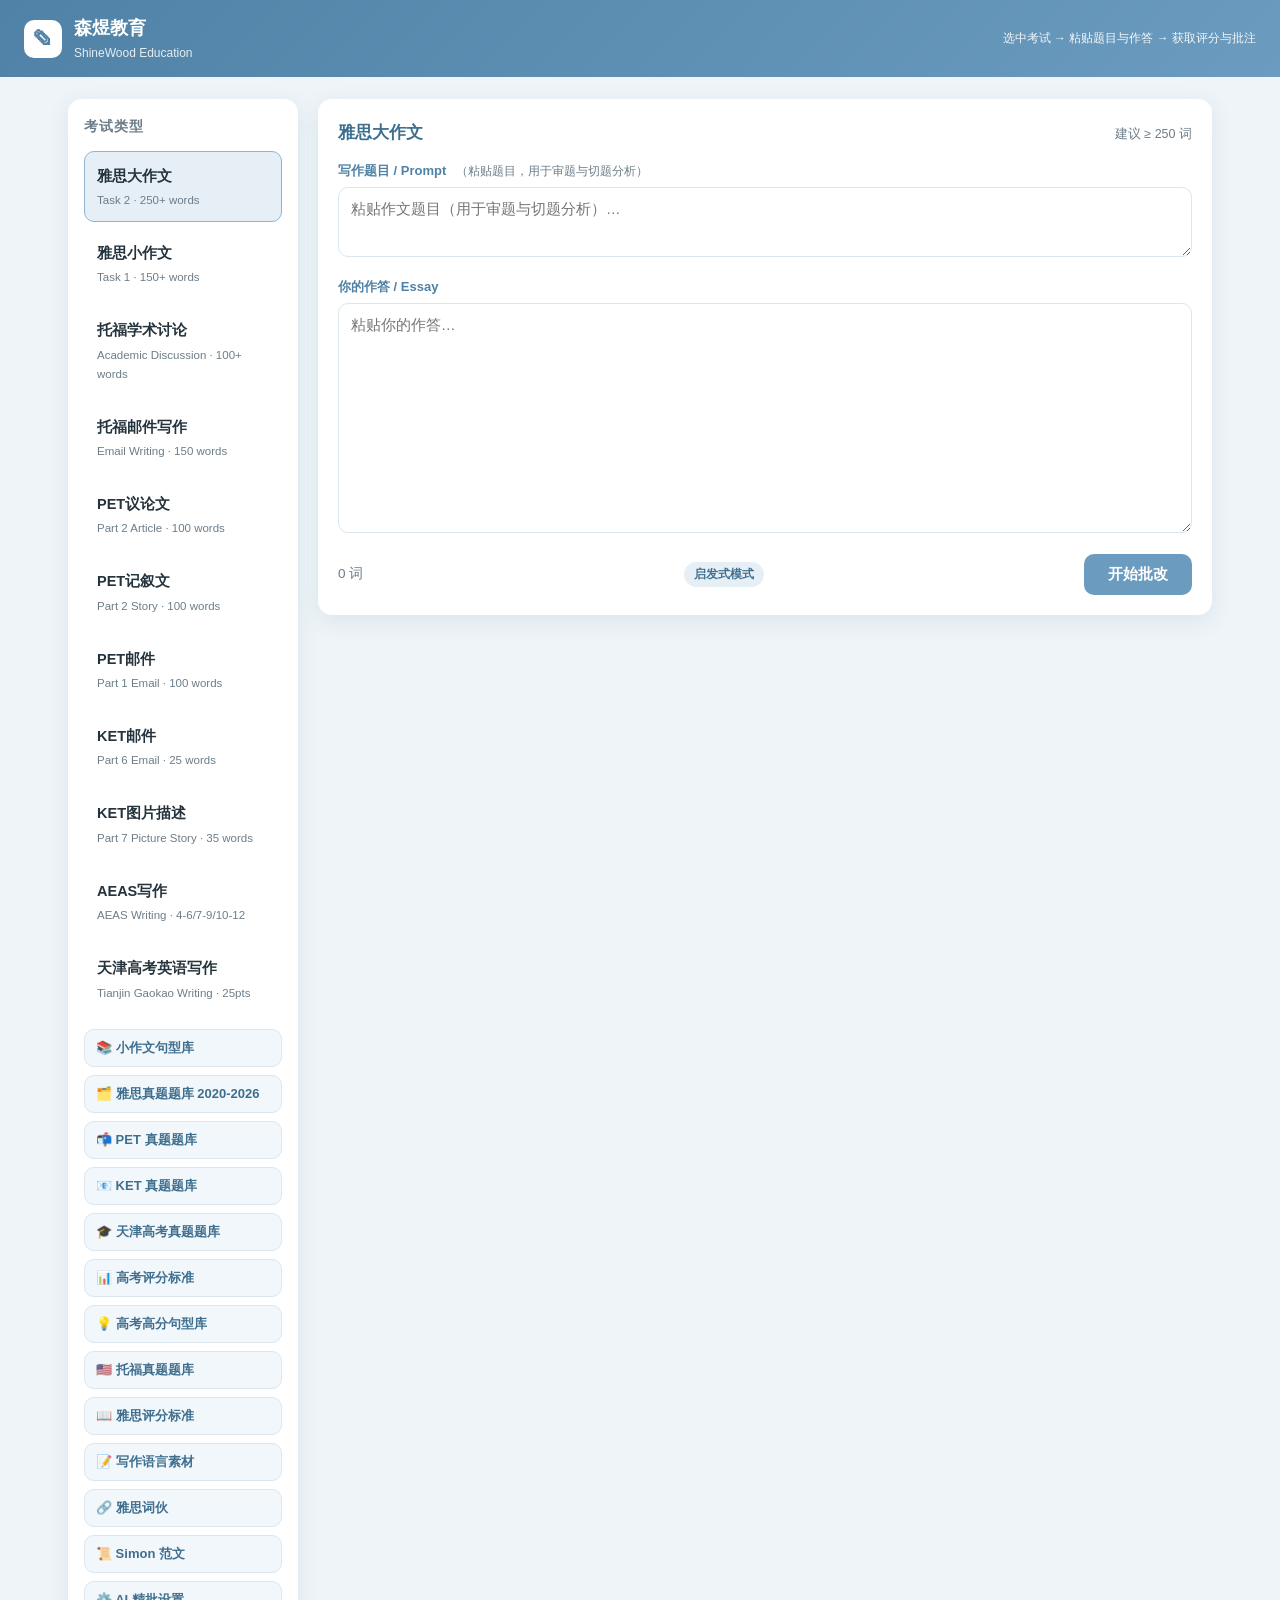
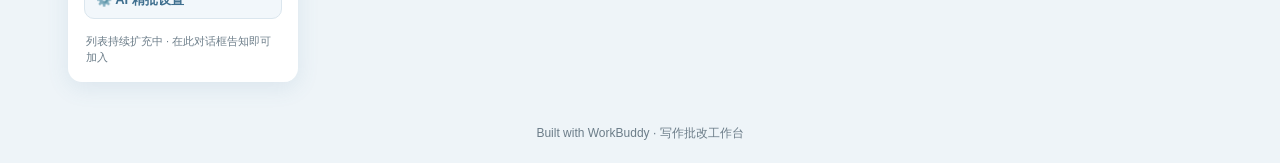
==== index.html @ 5079523d "✨ Initial: 雅思/AEAS/TOEFL/PET/KET/高考 写作批改系统" ====
<!DOCTYPE html>
<html lang="zh-CN">
<head>
  <meta charset="UTF-8" />
  <meta name="viewport" content="width=device-width, initial-scale=1.0" />
  <title>森煜教育 · ShineWood Education</title>
  <link rel="stylesheet" href="css/style.css" />
</head>
<body>
  <header class="topbar">
    <div class="brand">
      <span class="logo">✎</span>
      <div>
        <h1>森煜教育</h1>
        <p class="sub">ShineWood Education</p>
      </div>
    </div>
    <span class="hint">选中考试 → 粘贴题目与作答 → 获取评分与批注</span>
  </header>

  <div class="layout">
    <!-- 左侧考试列表 -->
    <aside class="sidebar">
      <h2 class="side-title">考试类型</h2>
      <ul id="examList" class="exam-list"></ul>
      <div class="side-tools">
        <button id="patternBtn" class="tool-btn">📚 小作文句型库</button>
        <button id="bankBtn" class="tool-btn">🗂️ 雅思真题题库 2020-2026</button>
        <button id="petBankBtn" class="tool-btn">📬 PET 真题题库</button>
        <button id="ketBankBtn" class="tool-btn">📧 KET 真题题库</button>
        <button id="gaokaoBankBtn" class="tool-btn">🎓 天津高考真题题库</button>
        <button id="gaokaoBandBtn" class="tool-btn">📊 高考评分标准</button>
        <button id="gaokaoPatternBtn" class="tool-btn">💡 高考高分句型库</button>
        <button id="toeflBankBtn" class="tool-btn">🇺🇸 托福真题题库</button>
        <button id="bandBtn" class="tool-btn">📖 雅思评分标准</button>
        <button id="materialBtn" class="tool-btn">📝 写作语言素材</button>
        <button id="cihuoBtn" class="tool-btn">🔗 雅思词伙</button>
        <button id="simonBtn" class="tool-btn">📜 Simon 范文</button>
        <button id="aiBtn" class="tool-btn">⚙️ AI 精批设置</button>
      </div>
      <p class="side-foot">列表持续扩充中 · 在此对话框告知即可加入</p>
    </aside>

    <!-- 主区域 -->
    <main class="main">

      <!-- AEAS 写作工作区（选中 AEAS 时显示） -->
      <section id="aeasPanel" class="card aeas hidden">
        <h3 class="sec-title">AEAS 写作工作台 <small id="aeasIntro"></small></h3>
        <div class="aeas-bands" id="aeasBands"></div>
        <div class="aeas-bands" id="aeasTypeChips" style="margin-top:0"></div>
        <div id="aeasTypes" class="aeas-types"></div>
      </section>

      <section class="card composer">
        <div class="composer-head">
          <span id="curExam" class="cur-exam">雅思大作文</span>
          <span id="minHint" class="min-hint"></span>
        </div>
        <label class="field-label">写作题目 / Prompt
          <span id="promptHint" class="field-hint">（粘贴题目，用于审题与切题分析）</span>
        </label>
        <div id="promptTextWrap">
          <textarea id="prompt" placeholder="粘贴作文题目（用于审题与切题分析）…"></textarea>
        </div>
        <div id="promptImageWrap" class="hidden">
          <div class="img-prompt-bar">
            <button id="pickImgBtn" class="tool-btn small">📁 选择图片</button>
            <button id="galleryBtn" class="tool-btn small">🖼️ 从图库选择</button>
            <button id="clearImgBtn" class="tool-btn small ghost">清除图片</button>
            <input id="imgFile" type="file" accept="image/*" hidden />
          </div>
          <div id="promptImgBox" class="prompt-img-box">
            <span class="img-placeholder">点击「选择图片」或「从图库选择」载入小作文题目图<br><small>支持截图/拍照上传，也可直接 Ctrl+V 粘贴图片</small></span>
          </div>
          <input id="imgCaption" class="img-caption" placeholder="（可选）填写图表类型或关键词，帮助切题分析，如：柱状图 · 对比 · 各国教育支出" />
        </div>
        <label class="field-label">你的作答 / Essay</label>
        <textarea id="essay" placeholder="粘贴你的作答…"></textarea>
        <div class="composer-foot">
          <span id="wordCount" class="wc">0 词</span>
          <span id="aiBadge" class="ai-badge">启发式模式</span>
          <button id="analyzeBtn" class="primary-btn">开始批改</button>
        </div>
      </section>

      <section id="result" class="result hidden">
        <!-- 批改稿 + 批注 -->
        <div class="card">
          <h3 class="sec-title">批改稿 <small>悬停彩色下划线查看修改建议</small></h3>
          <div id="annotated" class="annotated"></div>
        </div>

        <!-- 段落切题分析 -->
        <div class="card">
          <h3 class="sec-title">审题分析 <small>每段后中文讲解是否切题</small></h3>
          <div id="promptAnalysis" class="prompt-analysis"></div>
        </div>

        <!-- 本题批改思路（从真题题库预载） -->
        <div id="playbookCard" class="card hidden">
          <h3 class="sec-title">本题批改思路 <small id="playbookSrc">来自真题题库预设</small></h3>
          <div id="playbook" class="playbook"></div>
        </div>

        <!-- 参考评分 + 评分标准 -->
        <div class="card">
          <h3 class="sec-title">参考评分 <small id="scoreSub">小作文 3 分制 · 大作文 6 分制</small></h3>
          <div id="scoreEst" class="score-est"></div>
          <p class="personal-note">⭐ 本页所有评分、批注、用词提升均针对你这篇<b>原创作文</b>逐句/逐段生成，非统一套话。</p>
        </div>

        <!-- 参考：好词 + 评分标准 -->
        <div class="ref-grid">
          <div class="card ref">
            <h3 class="sec-title">高分词组参考</h3>
            <ul id="vocabList" class="vocab-list"></ul>
          </div>
          <div class="card ref">
            <h3 class="sec-title">官方评分标准</h3>
            <div id="bandRef" class="band-ref"></div>
          </div>
        </div>

        <button id="resetBtn" class="ghost-btn">重新批改</button>
      </section>
    </main>
  </div>

  <footer class="foot">Built with WorkBuddy · 写作批改工作台</footer>

  <!-- 句型库弹窗 -->
  <div id="patternModal" class="modal hidden">
    <div class="modal-box">
      <div class="modal-head">
        <h3>📚 小作文高分句型库 <small>综合 Simon IELTS + IELTS Liz · 来源：用户附件</small></h3>
        <button class="modal-x" data-close="patternModal">✕</button>
      </div>
      <div class="modal-body">
        <div class="cat-tabs" id="patternTabs"></div>
        <div id="patternBody" class="pattern-body"></div>
        <div class="simon-box">
          <b>Simon 批改原则：</b>
          <div id="simonRules" class="simon-rules"></div>
        </div>
      </div>
    </div>
  </div>

  <!-- 真题题库弹窗 -->
  <div id="bankModal" class="modal hidden">
    <div class="modal-box wide">
      <div class="modal-head">
        <h3>🗂️ 雅思真题题库 2020–2026 <small id="bankCount">515 篇真题</small></h3>
        <button class="modal-x" data-close="bankModal">✕</button>
      </div>
      <div class="modal-body">
        <div class="bank-filter">
          <input id="bankSearch" class="bank-search" placeholder="搜索题目 / 题型 / 话题（如：教育、曲线图、advertising）…" />
          <select id="bankType" class="bank-select">
            <option value="">全部题型</option>
            <option value="Task 1">Task 1 小作文</option>
            <option value="Task 2">Task 2 大作文</option>
          </select>
        </div>
        <div id="bankList" class="bank-list"></div>
      </div>
    </div>
  </div>

  <!-- PET 真题题库弹窗 -->
  <div id="petBankModal" class="modal hidden">
    <div class="modal-box wide">
      <div class="modal-head">
        <h3>📬 PET 真题题库 <small id="petBankCount"></small></h3>
        <button class="modal-x" data-close="petBankModal">✕</button>
      </div>
      <div class="modal-body">
        <div class="bank-filter">
          <input id="petBankSearch" class="bank-search" placeholder="搜索题目（如：camping、film、school trip）…" />
          <select id="petBankType" class="bank-select">
            <option value="">全部题型</option>
            <option value="email">Part 1 · Email 邮件</option>
            <option value="article">Part 2 · Article 议论文</option>
            <option value="story">Part 2 · Story 记叙文</option>
          </select>
        </div>
        <div id="petBankList" class="bank-list"></div>
      </div>
    </div>
  </div>

  <!-- KET 真题题库弹窗 -->
  <div id="ketBankModal" class="modal hidden">
    <div class="modal-box wide">
      <div class="modal-head">
        <h3>📧 KET 真题题库 <small id="ketBankCount"></small></h3>
        <button class="modal-x" data-close="ketBankModal">✕</button>
      </div>
      <div class="modal-body">
        <div class="bank-filter">
          <input id="ketBankSearch" class="bank-search" placeholder="搜索题目（如：park、birthday、football）…" />
          <select id="ketBankType" class="bank-select">
            <option value="">全部题型</option>
            <option value="email">Part 6 · Email 邮件</option>
            <option value="picture">Part 7 · Picture Story 图片故事</option>
          </select>
        </div>
        <div id="ketBankList" class="bank-list"></div>
      </div>
    </div>
  </div>

  <!-- 天津高考真题题库弹窗 -->
  <div id="gaokaoBankModal" class="modal hidden">
    <div class="modal-box wide">
      <div class="modal-head">
        <h3>🎓 天津高考英语写作真题 <small id="gaokaoBankCount"></small></h3>
        <button class="modal-x" data-close="gaokaoBankModal">✕</button>
      </div>
      <div class="modal-body">
        <div class="bank-filter">
          <input id="gaokaoBankSearch" class="bank-search" placeholder="搜索题目（如：邀请信、志愿者、诗词大会）…" />
          <select id="gaokaoBankType" class="bank-select">
            <option value="">全部题型</option>
            <option value="邀请信">邀请信</option>
            <option value="回信">回信</option>
            <option value="介绍信">介绍信</option>
            <option value="推荐信">推荐信</option>
            <option value="申请信">申请信</option>
            <option value="感谢信">感谢信</option>
            <option value="建议信">建议信</option>
            <option value="演讲稿">演讲稿</option>
            <option value="征文投稿">征文投稿</option>
            <option value="论坛留言">论坛留言/跟帖</option>
            <option value="报道">活动报道</option>
            <option value="广播稿">广播稿</option>
            <option value="留言">留言</option>
            <option value="发言稿">发言稿</option>
          </select>
          <select id="gaokaoBankYear" class="bank-select">
            <option value="">全部年份</option>
            <option value="2025">2025</option>
            <option value="2024">2024</option>
            <option value="2023">2023</option>
            <option value="2022">2022</option>
            <option value="2021">2021</option>
            <option value="2020">2020</option>
            <option value="2019">2019</option>
            <option value="2018">2018</option>
            <option value="2017">2017</option>
          </select>
        </div>
        <div id="gaokaoBankList" class="bank-list"></div>
      </div>
    </div>
  </div>

  <!-- 天津高考评分标准弹窗 -->
  <div id="gaokaoBandModal" class="modal hidden">
    <div class="modal-box wide">
      <div class="modal-head">
        <h3>📊 天津高考英语写作评分标准 <small>25分制 · 5档评分 · 天津考试院官方标准</small></h3>
        <button class="modal-x" data-close="gaokaoBandModal">✕</button>
      </div>
      <div class="modal-body">
        <div class="cat-tabs" id="gaokaoBandTabs"></div>
        <div id="gaokaoBandBody" class="band-body"></div>
      </div>
    </div>
  </div>

  <!-- 天津高考高分句型库弹窗 -->
  <div id="gaokaoPatternModal" class="modal hidden">
    <div class="modal-box wide">
      <div class="modal-head">
        <h3>💡 高考高分句型库 <small>基础档 → 提升档 → 精品档 · 按段落位置分类</small></h3>
        <button class="modal-x" data-close="gaokaoPatternModal">✕</button>
      </div>
      <div class="modal-body">
        <div class="cat-tabs" id="gaokaoPatternTabs"></div>
        <div id="gaokaoPatternBody" class="pattern-body"></div>
      </div>
    </div>
  </div>

  <!-- 托福真题题库弹窗 -->
  <div id="toeflBankModal" class="modal hidden">
    <div class="modal-box wide">
      <div class="modal-head">
        <h3>🇺🇸 托福写作真题题库 <small>2026 新制 · 学术讨论 + 邮件写作</small></h3>
        <button class="modal-x" data-close="toeflBankModal">✕</button>
      </div>
      <div class="modal-body">
        <div class="bank-bar">
          <input type="text" id="toeflBankSearch" class="bank-search" placeholder="搜索题目关键词…">
          <select id="toeflBankType" class="bank-select">
            <option value="">全部题型</option>
            <option value="academic">学术讨论</option>
            <option value="email">邮件写作</option>
          </select>
          <span class="bank-count" id="toeflBankCount"></span>
        </div>
        <div class="bank-list" id="toeflBankList"></div>
      </div>
    </div>
  </div>

  <!-- 雅思评分标准弹窗 -->
  <div id="bandModal" class="modal hidden">
    <div class="modal-box wide">
      <div class="modal-head">
        <h3>📖 雅思官方评分标准 <small>考官评分指南 · IELTS Liz + 官方 Band Descriptors (May 2023)</small></h3>
        <button class="modal-x" data-close="bandModal">✕</button>
      </div>
      <div class="modal-body">
        <div class="cat-tabs" id="bandTabs"></div>
        <div id="bandBody" class="band-body"></div>
      </div>
    </div>
  </div>

  <!-- 写作语言素材弹窗 -->
  <div id="materialModal" class="modal hidden">
    <div class="modal-box wide">
      <div class="modal-head">
        <h3>📝 写作语言素材 <small>按话题分类核心词汇 · 来自《写作语言素材.docx》</small></h3>
        <button class="modal-x" data-close="materialModal">✕</button>
      </div>
      <div class="modal-body">
        <div class="cat-tabs" id="materialTabs"></div>
        <div id="materialBody" class="material-body"></div>
      </div>
    </div>
  </div>

  <!-- AI 精批设置弹窗 -->
  <div id="aiModal" class="modal hidden">
    <div class="modal-box">
      <div class="modal-head">
        <h3>⚙️ AI 7.5+ 语义精批 <small>接入大模型做深度批改</small></h3>
        <button class="modal-x" data-close="aiModal">✕</button>
      </div>
      <div class="modal-body">
        <p class="ai-note">开启后，批改会在「启发式批注」之外，调用你的大模型 API 做语义级精批（读懂逻辑、改句式、给 7.5+ 级反馈）。Key 仅保存在本机浏览器（localStorage），不会上传到任何服务器。</p>
        <label class="ai-field">服务商（预设 Base URL）
          <select id="aiProvider" class="ai-input">
            <option value="deepseek">DeepSeek (https://api.deepseek.com)</option>
            <option value="openai">OpenAI (https://api.openai.com/v1)</option>
            <option value="moonshot">月之暗面 Kimi (https://api.moonshot.cn/v1)</option>
            <option value="zhipu">智谱 GLM (https://open.bigmodel.cn/api/paas/v4)</option>
            <option value="qwen">通义千问 (https://dashscope.aliyuncs.com/compatible-mode/v1)</option>
            <option value="custom">自定义 Base URL</option>
          </select>
        </label>
        <label class="ai-field" id="aiBaseWrap">自定义 Base URL
          <input id="aiBase" class="ai-input" placeholder="https://your-endpoint/v1" />
        </label>
        <label class="ai-field">模型名（Model）
          <input id="aiModel" class="ai-input" placeholder="deepseek-chat" />
        </label>
        <label class="ai-field">API Key
          <input id="aiKey" class="ai-input" type="password" placeholder="sk-..." />
        </label>
        <div class="ai-actions">
          <button id="aiSave" class="primary-btn">保存并开启</button>
          <button id="aiClear" class="ghost-btn">清除 Key（退回启发式）</button>
        </div>
        <div class="ai-help">
          <b>如何获取 Key：</b>
          <ul>
            <li><b>DeepSeek</b>：登录 platform.deepseek.com → 右上角「API Keys」→ 创建 Key（便宜、国内直连，推荐）</li>
            <li><b>OpenAI</b>：platform.openai.com → API Keys → Create（需海外网络）</li>
            <li><b>Kimi / 智谱 / 通义</b>：各自开放平台控制台创建 Key，国内可用</li>
          </ul>
          <p>把 Key 粘贴到上方保存即可。若不填 Key，站点继续使用内置启发式批改，功能不受影响。</p>
        </div>
      </div>
    </div>
  </div>

  <!-- 雅思词伙弹窗 -->
  <div id="cihuoModal" class="modal hidden">
    <div class="modal-box wide">
      <div class="modal-head">
        <h3>🔗 雅思词伙 Colocations <small>来源《手把手教你雅思词伙 2.0》(顾家北) · 用于用词提升</small></h3>
        <button class="modal-x" data-close="cihuoModal">✕</button>
      </div>
      <div class="modal-body">
        <p class="ai-note">词伙 = 话题相关、自然搭配的多词组合。批改时若你的作文命中基础表达，会用蓝色「词伙」下划线提示升级（见批改稿）。</p>
        <div class="cat-tabs" id="cihuoTabs"></div>
        <div id="cihuoBody" class="cihuo-body"></div>
      </div>
    </div>
  </div>

  <!-- Simon 范文弹窗 -->
  <div id="simonModal" class="modal hidden">
    <div class="modal-box wide">
      <div class="modal-head">
        <h3>📜 Simon 雅思范文 (Band 9) <small>前雅思考官 Simon Corcoran · 批改后范文对照</small></h3>
        <button class="modal-x" data-close="simonModal">✕</button>
      </div>
      <div class="modal-body">
        <div class="bank-filter">
          <select id="simonType" class="bank-select">
            <option value="">全部</option>
            <option value="task2">Task 2 大作文</option>
            <option value="task1">Task 1 小作文</option>
          </select>
          <span id="simonCount" class="bank-date"></span>
        </div>
        <div id="simonList" class="simon-list"></div>
      </div>
    </div>
  </div>

  <!-- 小作文图库弹窗 -->
  <div id="galleryModal" class="modal hidden">
    <div class="modal-box wide">
      <div class="modal-head">
        <h3>🖼️ 小作文真题图库 <small>2020–2026 真题截图 · 仅作素材参考，你的题目可不同于此</small></h3>
        <button class="modal-x" data-close="galleryModal">✕</button>
      </div>
      <div class="modal-body">
        <p class="ai-note">点击任一张图即可作为本次小作文题目载入。注意：你实际粘贴作答的题目未必在此图库内，图库只是扩充素材、帮助预判图表类型与用词。</p>
        <div id="galleryGrid" class="gallery-grid"></div>
      </div>
    </div>
  </div>

  <script src="js/data.js"></script>
  <script src="js/bank.js"></script>
  <script src="js/ielts_material.js"></script>
  <script src="js/aeas.js"></script>
  <script src="js/toefl.js"></script>
  <script src="js/pet.js"></script>
  <script src="js/ket.js"></script>
  <script src="js/gaokao.js"></script>
  <script src="js/cihuo.js"></script>
  <script src="js/simon.js"></script>
  <script src="js/task1_gallery.js"></script>
  <script src="js/app.js"></script>
</body>
</html>
---- css/style.css ----
:root {
  /* 雾霾蓝 · 亮一些 */
  --haze-800: #3f6f8f;
  --haze-700: #4f82a6;
  --haze-600: #6b9cc0;
  --haze-500: #8fb4d0;
  --haze-300: #bcd4e6;
  --haze-100: #e6eff5;
  --haze-50:  #f2f7fb;
  --ink: #25333d;
  --muted: #6c7d89;
  --line: #dbe6ee;
  --bg: #eef4f8;
  --card: #ffffff;
  --warn: #d9822b;
  --warn-bg: #fdf2e3;
  --ok: #3f9d6b;
  --anno-gra: #d9822b;   /* 语法批注 橙 */
  --anno-chi: #b06ab3;   /* 中式英语 紫 */
  --anno-up:  #4f82a6;   /* 用词升级 雾蓝 */
  --anno-cihuo: #2f9e8f; /* 词伙升级 青绿 */
  --radius: 14px;
  --shadow: 0 6px 22px rgba(79, 130, 166, 0.12);
}

* { box-sizing: border-box; }
body {
  margin: 0;
  font-family: -apple-system, BlinkMacSystemFont, "Segoe UI", "PingFang SC", "Microsoft YaHei", sans-serif;
  background: var(--bg);
  color: var(--ink);
  line-height: 1.65;
}

/* Top bar */
.topbar {
  display: flex; align-items: center; justify-content: space-between;
  padding: 14px 24px;
  background: linear-gradient(135deg, var(--haze-700), var(--haze-600));
  color: #fff;
}
.brand { display: flex; align-items: center; gap: 12px; }
.logo {
  width: 38px; height: 38px; border-radius: 10px;
  background: #fff; color: var(--haze-700);
  display: grid; place-items: center; font-size: 20px; font-weight: 800;
}
.topbar h1 { font-size: 18px; margin: 0; }
.sub { margin: 0; font-size: 12px; opacity: 0.85; }
.hint { font-size: 12px; opacity: 0.92; }

/* Layout */
.layout { display: flex; gap: 20px; max-width: 1180px; margin: 22px auto; padding: 0 18px; align-items: flex-start; }

/* Sidebar */
.sidebar {
  flex: 0 0 230px;
  background: var(--card);
  border-radius: var(--radius);
  box-shadow: var(--shadow);
  padding: 16px;
  position: sticky; top: 16px;
}
.side-title { margin: 0 0 12px; font-size: 14px; color: var(--muted); letter-spacing: 1px; }
.exam-list { list-style: none; margin: 0; padding: 0; }
.exam-list li {
  padding: 11px 12px; border-radius: 10px; cursor: pointer;
  margin-bottom: 6px; border: 1.5px solid transparent;
  transition: all 0.15s ease;
}
.exam-list li .ex-name { font-weight: 600; font-size: 14.5px; }
.exam-list li .ex-sub { display: block; font-size: 11.5px; color: var(--muted); margin-top: 2px; }
.exam-list li:hover { background: var(--haze-50); }
.exam-list li.active { background: var(--haze-100); border-color: var(--haze-500); }
.exam-list li.locked { opacity: 0.5; cursor: not-allowed; }
.exam-list li.locked .ex-sub::after { content: " · 敬请期待"; }
.side-foot { font-size: 11px; color: var(--muted); margin: 14px 2px 0; line-height: 1.5; }

/* Main */
.main { flex: 1; min-width: 0; }
.card { background: var(--card); border-radius: var(--radius); box-shadow: var(--shadow); padding: 20px; margin-bottom: 18px; }

.composer-head { display: flex; align-items: baseline; justify-content: space-between; margin-bottom: 12px; }
.cur-exam { font-size: 17px; font-weight: 700; color: var(--haze-800); }
.min-hint { font-size: 12.5px; color: var(--muted); }
.field-label { display: block; font-size: 13px; color: var(--haze-700); font-weight: 600; margin: 10px 0 6px; }
textarea {
  width: 100%; border: 1.5px solid var(--line); border-radius: 10px;
  padding: 12px; font-size: 14.5px; font-family: inherit; resize: vertical; outline: none;
}
#prompt { min-height: 70px; }
#essay { min-height: 230px; }
textarea:focus { border-color: var(--haze-500); }

.composer-foot { display: flex; align-items: center; justify-content: space-between; margin-top: 12px; }
.wc { color: var(--muted); font-size: 13.5px; }
.primary-btn {
  background: var(--haze-600); color: #fff; border: none;
  padding: 11px 24px; border-radius: 10px; font-size: 15px; font-weight: 700; cursor: pointer;
  transition: background 0.15s ease;
}
.primary-btn:hover { background: var(--haze-700); }
.primary-btn:disabled { opacity: 0.5; cursor: not-allowed; }
.ghost-btn {
  background: transparent; color: var(--haze-700); border: 1.5px solid var(--haze-500);
  padding: 9px 20px; border-radius: 10px; font-weight: 600; cursor: pointer;
}
.ghost-btn:hover { background: var(--haze-50); }

/* Result */
.result.hidden { display: none; }
.sec-title { margin: 0 0 14px; font-size: 16px; color: var(--haze-800); }
.sec-title small { color: var(--muted); font-weight: 400; font-size: 12px; margin-left: 6px; }

/* Annotated essay */
.annotated { font-size: 15px; line-height: 2.1; white-space: pre-wrap; }
.annotated .pblock { margin-bottom: 14px; padding-bottom: 12px; border-bottom: 1px dashed var(--line); }
.annotated .pblock:last-child { border-bottom: none; }
.anno {
  border-bottom: 2px solid; padding: 0 1px; cursor: help; position: relative;
  text-decoration: none;
}
.anno.gra { border-color: var(--anno-gra); color: #9a5a14; }
.anno.chi { border-color: var(--anno-chi); color: #7d3a82; }
.anno.up { border-color: var(--anno-up); color: var(--haze-800); }
.anno .num {
  font-size: 10px; vertical-align: super; font-weight: 700; margin-left: 1px;
}
.anno:hover .tip, .anno:focus .tip {
  display: block;
}
.tip {
  display: none; position: absolute; z-index: 20;
  bottom: 130%; left: 0; min-width: 220px; max-width: 300px;
  background: var(--ink); color: #fff; font-size: 12.5px; line-height: 1.5;
  padding: 9px 11px; border-radius: 8px; box-shadow: 0 6px 18px rgba(0,0,0,0.25);
}
.tip b { color: #ffd9a8; }
.tip .kind { display: inline-block; font-size: 10px; padding: 1px 6px; border-radius: 999px; margin-bottom: 4px; background: rgba(255,255,255,0.18); }

/* Prompt analysis */
.prompt-analysis .pa {
  background: var(--haze-50); border-left: 4px solid var(--haze-500);
  padding: 12px 14px; border-radius: 0 10px 10px 0; margin-bottom: 12px; font-size: 14px;
}
.prompt-analysis .pa b { color: var(--haze-800); }

/* Score estimate */
.score-est { display: grid; grid-template-columns: repeat(2, 1fr); gap: 12px; }
.score-est .c {
  border: 1px solid var(--line); border-radius: 10px; padding: 12px 14px; border-top: 3px solid var(--haze-500);
}
.score-est .c h4 { margin: 0 0 4px; font-size: 13.5px; }
.score-est .c .b { font-size: 22px; font-weight: 800; color: var(--haze-800); }

/* Reference */
.ref-grid { display: grid; grid-template-columns: 1fr 1fr; gap: 18px; }
.vocab-list, .band-ref { margin: 0; padding-left: 0; list-style: none; font-size: 13px; }
.vocab-list li { padding: 7px 0; border-bottom: 1px dashed var(--line); }
.vocab-list li:last-child { border-bottom: none; }
.vocab-list .ph { font-weight: 700; color: var(--haze-800); }
.vocab-list .cn { color: var(--muted); }
.vocab-list .ex { display: block; color: var(--muted); font-size: 12px; margin-top: 2px; }
.band-ref .bc { margin-bottom: 12px; }
.band-ref .bc h5 { margin: 0 0 4px; font-size: 13.5px; color: var(--haze-800); }
.band-ref .bc .row { display: flex; gap: 8px; font-size: 12px; padding: 2px 0; }
.band-ref .bc .row .band { font-weight: 700; color: var(--warn); flex: 0 0 26px; }

.foot { text-align: center; color: var(--muted); font-size: 12px; padding: 20px; }

/* Sidebar tool buttons */
.side-tools { display: flex; flex-direction: column; gap: 8px; margin: 14px 0 6px; }
.tool-btn {
  width: 100%; text-align: left; cursor: pointer;
  background: var(--haze-50); color: var(--haze-800);
  border: 1px solid var(--line); border-radius: 10px;
  padding: 9px 11px; font-size: 13px; font-weight: 600;
  transition: background .15s, border-color .15s;
}
.tool-btn:hover { background: var(--haze-100); border-color: var(--haze-300); }

/* Modal */
.modal { position: fixed; inset: 0; background: rgba(37, 51, 61, 0.42); display: flex; align-items: center; justify-content: center; z-index: 50; padding: 24px; }
.modal-box { background: var(--card); border-radius: var(--radius); box-shadow: 0 18px 50px rgba(37,51,61,.28); width: 100%; max-width: 760px; max-height: 86vh; display: flex; flex-direction: column; overflow: hidden; }
.modal-box.wide { max-width: 920px; }
.modal-head { display: flex; align-items: center; justify-content: space-between; padding: 14px 18px; border-bottom: 1px solid var(--line); background: var(--haze-50); }
.modal-head h3 { margin: 0; font-size: 16px; color: var(--haze-800); }
.modal-head h3 small { font-weight: 400; color: var(--muted); font-size: 12px; margin-left: 6px; }
.modal-x { border: none; background: transparent; font-size: 18px; cursor: pointer; color: var(--muted); line-height: 1; }
.modal-x:hover { color: var(--ink); }
.modal-body { padding: 16px 18px; overflow-y: auto; }

/* Pattern library */
.cat-tabs { display: flex; flex-wrap: wrap; gap: 7px; margin-bottom: 14px; }
.cat-tab { cursor: pointer; border: 1px solid var(--line); background: var(--haze-50); color: var(--haze-800); border-radius: 999px; padding: 5px 12px; font-size: 12.5px; font-weight: 600; }
.cat-tab.active { background: var(--haze-700); color: #fff; border-color: var(--haze-700); }
.pat-cat h4 { margin: 4px 0 8px; font-size: 14px; color: var(--haze-800); }
.pat-cat .note { font-size: 12px; color: var(--muted); background: var(--haze-50); border-left: 3px solid var(--haze-300); padding: 8px 10px; border-radius: 6px; margin-bottom: 10px; }
.pat-item { padding: 8px 10px; border: 1px solid var(--line); border-radius: 9px; margin-bottom: 8px; }
.pat-item .en { font-weight: 600; color: var(--ink); font-size: 13.5px; }
.pat-item .zh { font-size: 12.5px; color: var(--muted); margin-top: 2px; }
.simon-box { margin-top: 14px; border-top: 1px dashed var(--line); padding-top: 12px; }
.simon-box > b { color: var(--haze-800); font-size: 13.5px; }
.simon-rules { margin: 8px 0 0; padding-left: 18px; font-size: 12.5px; color: var(--ink); }
.simon-rules li { margin-bottom: 4px; }

/* Bank */
.bank-filter { display: flex; gap: 10px; margin-bottom: 12px; }
.bank-search { flex: 1; padding: 9px 12px; border: 1px solid var(--line); border-radius: 10px; font-size: 13px; }
.bank-search:focus { outline: none; border-color: var(--haze-500); }
.bank-select { padding: 9px 12px; border: 1px solid var(--line); border-radius: 10px; font-size: 13px; background: #fff; }
.bank-list { display: flex; flex-direction: column; gap: 8px; }
.bank-item { border: 1px solid var(--line); border-radius: 10px; padding: 10px 12px; cursor: pointer; transition: border-color .15s, background .15s; }
.bank-item:hover { border-color: var(--haze-500); background: var(--haze-50); }
.bank-meta { display: flex; flex-wrap: wrap; gap: 6px; margin-bottom: 5px; align-items: center; }
.bank-tag { font-size: 11px; font-weight: 700; padding: 2px 8px; border-radius: 999px; }
.bank-tag.t1 { background: var(--haze-100); color: var(--haze-800); }
.bank-tag.t2 { background: #e7f3ec; color: var(--ok); }
.bank-tag.t3 { background: #f3e7f0; color: #7b3f91; }
.bank-tag.sub { background: var(--warn-bg); color: var(--warn); }
.bank-tag.topic { background: #efeaf6; color: #7a4f9e; }
.bank-tag-academic { background: #e3f0fd; color: #1a56db; }
.bank-tag-email { background: #e7f3ec; color: #166534; }
.bank-date { font-size: 11.5px; color: var(--muted); margin-left: auto; }
.bank-q { font-size: 13px; color: var(--ink); line-height: 1.55; }
.bank-empty { color: var(--muted); font-size: 13px; text-align: center; padding: 20px; }

/* Playbook card */
.playbook .pb-sec { margin-bottom: 10px; }
.playbook .pb-sec h5 { margin: 0 0 5px; font-size: 13px; color: var(--haze-800); }
.playbook .pb-sec .pb-struct { font-size: 13px; background: var(--haze-50); border-left: 3px solid var(--haze-500); padding: 8px 10px; border-radius: 6px; }
.playbook ul { margin: 4px 0 0; padding-left: 18px; font-size: 12.5px; }
.playbook ul li { margin-bottom: 3px; }
.playbook .pb-pit { color: var(--warn); }
.playbook .pb-vocab { color: var(--haze-800); font-size: 12.5px; }

@media (max-width: 860px) {
  .layout { flex-direction: column; }
  .sidebar { position: static; width: 100%; flex: none; }
  .score-est, .ref-grid { grid-template-columns: 1fr; }
}

/* ---- AI badge ---- */
.ai-badge { font-size: 11.5px; font-weight: 700; padding: 3px 10px; border-radius: 999px;
  background: var(--haze-100); color: var(--haze-800); border: 1px solid var(--haze-200); }
.ai-badge.on { background: #e7f3ec; color: var(--ok); border-color: #bfe3cd; }

/* ---- AEAS panel ---- */
.aeas-bands { display: flex; gap: 8px; margin: 10px 0 14px; flex-wrap: wrap; }
.aeas-band { flex: 1; min-width: 120px; cursor: pointer; border: 1px solid var(--haze-200);
  border-radius: 10px; padding: 9px 12px; background: #fff; transition: .15s; }
.aeas-band:hover { border-color: var(--haze-500); }
.aeas-band.active { background: var(--haze-600); border-color: var(--haze-600); color: #fff; }
.aeas-band .gb { font-weight: 800; font-size: 15px; }
.aeas-band .gw { font-size: 11.5px; opacity: .85; }
.aeas-band .gn { font-size: 11.5px; margin-top: 4px; opacity: .9; }
.aeas-types { display: grid; grid-template-columns: repeat(auto-fill, minmax(220px, 1fr)); gap: 10px; }
.aeas-type { border: 1px solid var(--haze-200); border-radius: 10px; padding: 12px; background: #fff; }
.aeas-type h4 { margin: 0 0 6px; font-size: 14px; color: var(--haze-800); }
.aeas-type .outline { font-size: 12px; color: var(--ink); line-height: 1.5; margin-bottom: 8px; }
.aeas-type .tpl { font-size: 11.5px; color: var(--haze-800); background: var(--haze-50);
  border-left: 3px solid var(--haze-500); padding: 7px 9px; border-radius: 6px; white-space: pre-wrap; margin-bottom: 8px; }
.aeas-type .cont { font-size: 11.5px; color: var(--warn); margin-bottom: 8px; }
.aeas-type .prompts { display: flex; flex-direction: column; gap: 5px; }
.aeas-prompt { font-size: 12px; text-align: left; border: 1px dashed var(--haze-300); background: var(--haze-50);
  color: var(--ink); border-radius: 7px; padding: 6px 9px; cursor: pointer; }
.aeas-prompt:hover { background: var(--haze-100); border-color: var(--haze-500); }
.aeas-grammar { margin-top: 6px; font-size: 12px; color: var(--ink); background: #fff7ed; border-left: 3px solid var(--warn); padding: 7px 9px; border-radius: 6px; }

/* ---- band / material modal bodies ---- */
.band-body h4, .material-body h4 { margin: 12px 0 6px; font-size: 14px; color: var(--haze-800); }
.band-struct { background: var(--haze-50); border-left: 3px solid var(--haze-500); padding: 9px 11px;
  border-radius: 6px; font-size: 13px; margin-bottom: 10px; }
.band-crit { margin-bottom: 12px; }
.band-crit h5 { margin: 0 0 4px; font-size: 13px; color: var(--ok); }
.band-crit .row { display: flex; gap: 8px; font-size: 12.5px; padding: 3px 0; border-bottom: 1px dashed var(--haze-100); }
.band-crit .row .bd { font-weight: 800; color: var(--haze-700); min-width: 20px; }
.band-crit .tips { list-style: disc; padding-left: 18px; margin: 4px 0 0; }
.band-crit .tips li { font-size: 12px; color: var(--ink); margin-bottom: 2px; }
.material-body .mat-item { display: flex; gap: 10px; align-items: baseline; font-size: 13px; padding: 5px 0; border-bottom: 1px dashed var(--haze-100); }
.material-body .mat-w { font-weight: 700; color: var(--haze-800); min-width: 150px; }
.material-body .mat-e { color: var(--ink); }

/* ---- AI modal ---- */
.ai-note { font-size: 12.5px; color: var(--ink); background: var(--haze-50); border-left: 3px solid var(--haze-500);
  padding: 9px 11px; border-radius: 6px; margin: 0 0 14px; }
.ai-field { display: block; font-size: 12.5px; font-weight: 700; color: var(--haze-800); margin-bottom: 12px; }
.ai-input { display: block; width: 100%; margin-top: 5px; padding: 8px 10px; border: 1px solid var(--haze-300);
  border-radius: 8px; font-size: 13px; font-family: inherit; }
.ai-actions { display: flex; gap: 10px; margin-bottom: 14px; }
.ai-help { font-size: 12px; color: var(--ink); border-top: 1px solid var(--haze-100); padding-top: 10px; }
.ai-help ul { padding-left: 18px; margin: 6px 0; }
.ai-help li { margin-bottom: 4px; }
.ai-help b { color: var(--haze-800); }
.hidden { display: none !important; }

/* ---- 图片题目（Task 1）---- */
.field-hint { font-weight: 400; font-size: 12px; color: var(--muted); margin-left: 6px; }
.img-prompt-bar { display: flex; gap: 8px; flex-wrap: wrap; margin-bottom: 10px; }
.tool-btn.small { font-size: 12.5px; padding: 7px 12px; }
.tool-btn.small.ghost { background: var(--haze-100); }
.prompt-img-box {
  border: 2px dashed var(--haze-300); border-radius: 12px; min-height: 180px;
  display: grid; place-items: center; padding: 12px; background: var(--haze-50); cursor: pointer;
}
.prompt-img-box .img-placeholder { color: var(--muted); font-size: 13px; text-align: center; line-height: 1.8; }
.prompt-img { max-width: 100%; max-height: 360px; border-radius: 8px; }
.img-caption { width: 100%; margin-top: 10px; padding: 10px 12px; border: 1.5px solid var(--line); border-radius: 10px; font-size: 14px; font-family: inherit; resize: vertical; }

/* ---- 评分卡（3/6 分制）---- */
.score-est { grid-template-columns: repeat(4, 1fr); }
.score-est .c { position: relative; }
.score-est .c .mx { font-size: 12px; color: var(--muted); font-weight: 400; margin-left: 4px; }
.score-est .band-eq { font-size: 11.5px; color: var(--haze-700); margin-top: 2px; }
.score-est .c-detail { font-size: 11.5px; color: var(--ink); margin-top: 6px; line-height: 1.5; text-align: left; }
.score-est .c.total { border-top: 2px solid var(--haze-700); background: var(--haze-50); }
.score-est .c.total .b { color: var(--haze-800); }
.personal-note { font-size: 12px; color: var(--haze-800); background: var(--haze-100); border-radius: 10px; padding: 8px 12px; margin: 12px 0 0; }

/* ---- 词伙批注 + 词伙弹窗 ---- */
.anno.cihuo { border-bottom: 2px solid var(--anno-cihuo); color: #1f6b60; }
.anno.cihuo .tip .kind { color: var(--anno-cihuo); }
.cihuo-body h4 { margin: 14px 0 8px; font-size: 14px; }
.cihuo-grid { display: flex; flex-wrap: wrap; gap: 8px; }
.cihuo-item { background: var(--haze-50); border: 1px solid var(--haze-200, #bcd4e6); border-radius: 999px; padding: 6px 13px; font-size: 13.5px; color: #1f6b60; }

/* ---- Simon 范文弹窗 ---- */
.simon-list { display: flex; flex-direction: column; gap: 14px; max-height: 62vh; overflow-y: auto; padding-right: 6px; }
.simon-item { border: 1px solid var(--haze-100); border-left: 4px solid var(--haze-600); border-radius: 10px; padding: 12px 14px; background: #fff; }
.simon-meta { display: flex; gap: 8px; align-items: center; margin-bottom: 6px; flex-wrap: wrap; }
.simon-title { font-weight: 600; font-size: 14px; margin-bottom: 8px; line-height: 1.5; }
.simon-text { font-size: 13px; color: var(--ink); white-space: pre-wrap; line-height: 1.7; max-height: 320px; overflow-y: auto; background: var(--haze-50); padding: 10px; border-radius: 8px; }

/* ---- 小作文图库弹窗 ---- */
.gallery-grid { display: grid; grid-template-columns: repeat(auto-fill, minmax(150px, 1fr)); gap: 10px; max-height: 64vh; overflow-y: auto; padding-right: 6px; }
.gal-item { position: relative; border: 1px solid var(--haze-100); border-radius: 10px; overflow: hidden; cursor: pointer; background: #fff; transition: all 0.15s; }
.gal-item:hover { border-color: var(--haze-600); box-shadow: var(--shadow); transform: translateY(-2px); }
.gal-item img { width: 100%; height: 120px; object-fit: cover; display: block; }
.gal-item span { position: absolute; top: 4px; left: 6px; background: var(--haze-800); color: #fff; font-size: 11px; padding: 1px 7px; border-radius: 999px; }

@media (max-width: 860px) {
  .layout { flex-direction: column; }
  .sidebar { position: static; width: 100%; flex: none; }
  .score-est, .ref-grid { grid-template-columns: 1fr; }
}
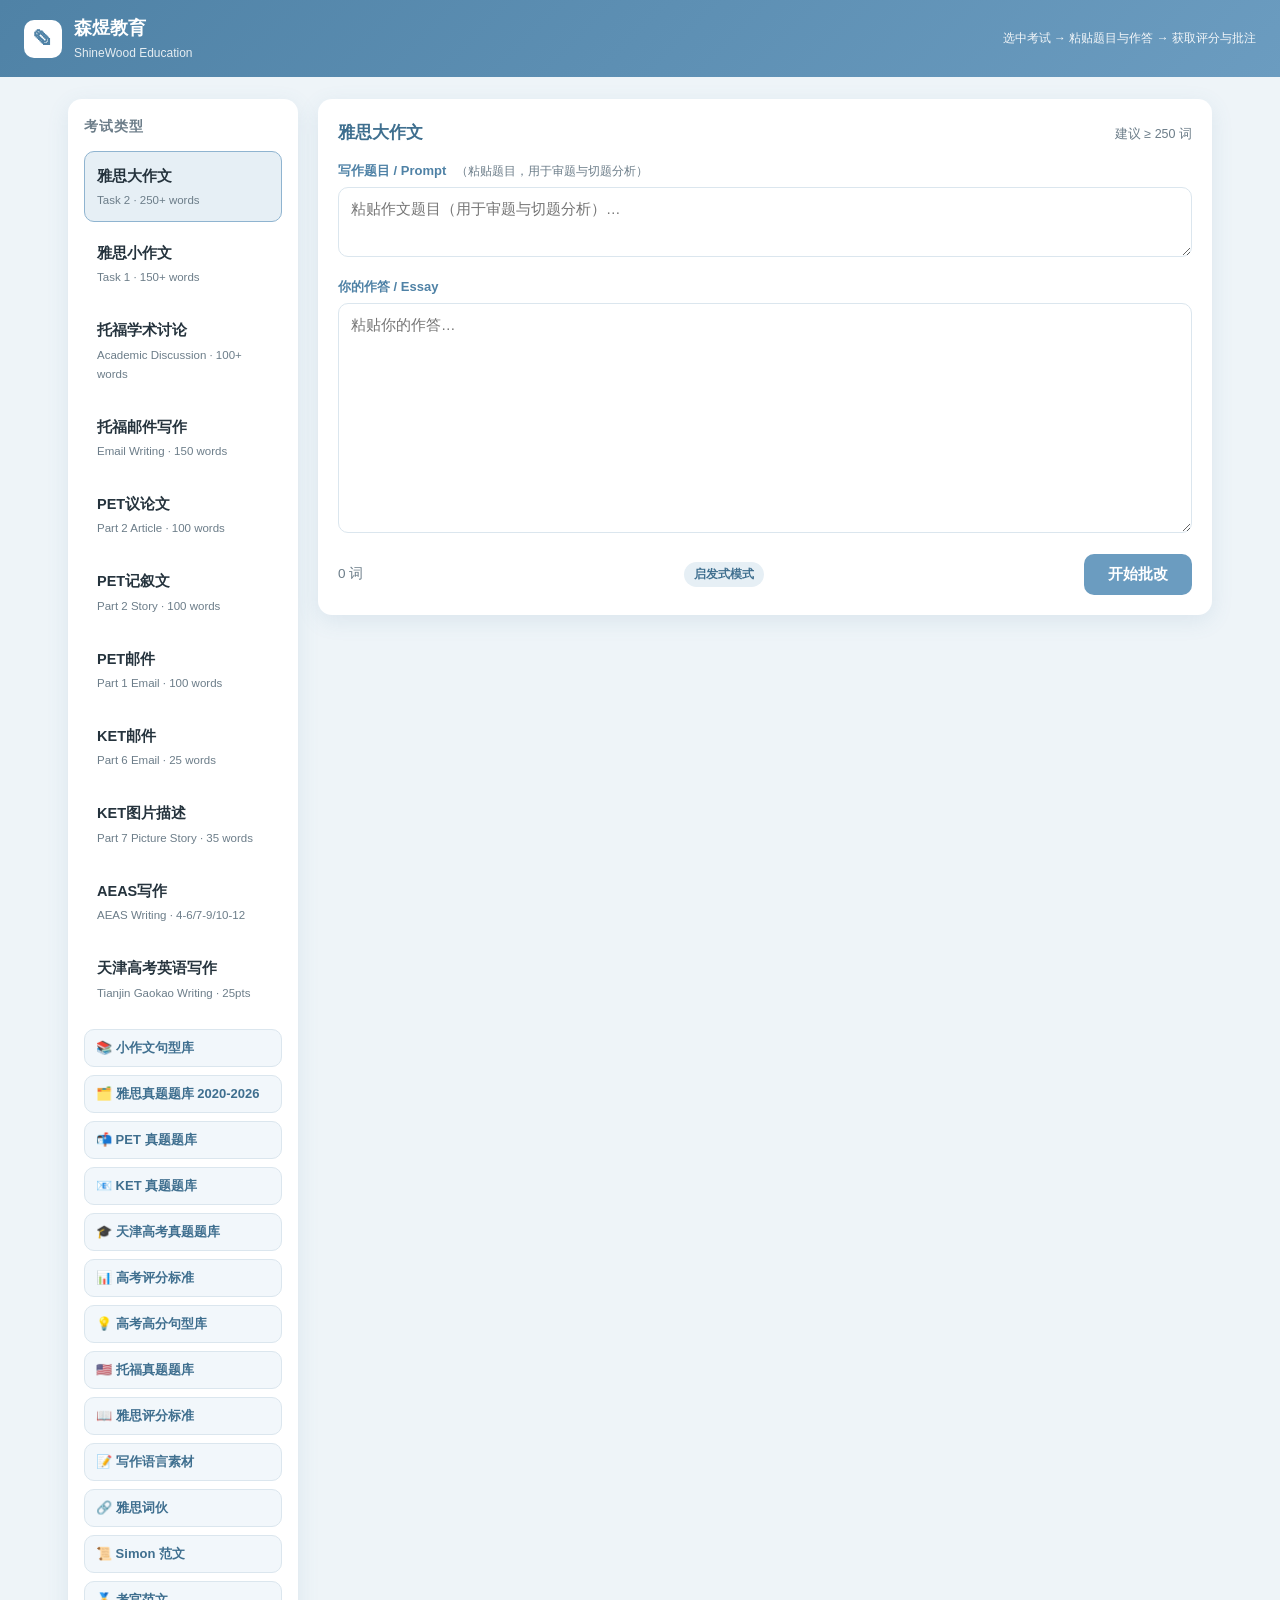
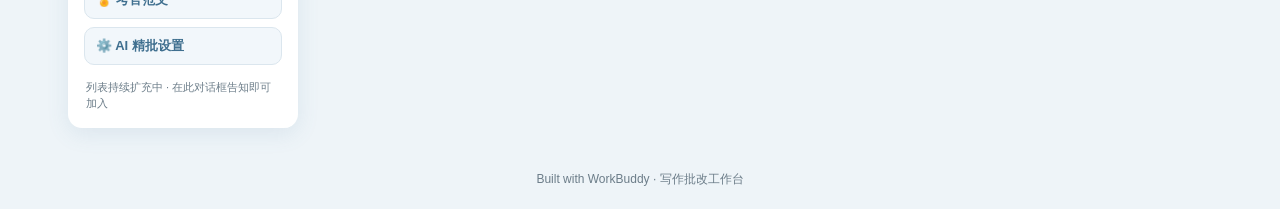
==== commit 59c67fd9: "新增考官范文模块：52篇官方范文（Task2 大作文22篇 + Task1 小作文30篇）" ====
--- a/index.html
+++ b/index.html
@@ -36,6 +36,7 @@
         <button id="materialBtn" class="tool-btn">📝 写作语言素材</button>
         <button id="cihuoBtn" class="tool-btn">🔗 雅思词伙</button>
         <button id="simonBtn" class="tool-btn">📜 Simon 范文</button>
+        <button id="examinerBtn" class="tool-btn">🏅 考官范文</button>
         <button id="aiBtn" class="tool-btn">⚙️ AI 精批设置</button>
       </div>
       <p class="side-foot">列表持续扩充中 · 在此对话框告知即可加入</p>
@@ -415,6 +416,27 @@
     </div>
   </div>
 
+  <!-- 考官范文弹窗 -->
+  <div id="examinerModal" class="modal hidden">
+    <div class="modal-box wide">
+      <div class="modal-head">
+        <h3>🏅 官方考官范文 (Band 9) <small>考官亲写示范文 · 题目与范文一一对应 · 仅 IELTS</small></h3>
+        <button class="modal-x" data-close="examinerModal">✕</button>
+      </div>
+      <div class="modal-body">
+        <div class="bank-filter">
+          <select id="examinerType" class="bank-select">
+            <option value="">全部</option>
+            <option value="task2">Task 2 大作文</option>
+            <option value="task1">Task 1 小作文</option>
+          </select>
+          <span id="examinerCount" class="bank-date"></span>
+        </div>
+        <div id="examinerList" class="simon-list"></div>
+      </div>
+    </div>
+  </div>
+
   <!-- 小作文图库弹窗 -->
   <div id="galleryModal" class="modal hidden">
     <div class="modal-box wide">
@@ -439,6 +461,7 @@
   <script src="js/gaokao.js"></script>
   <script src="js/cihuo.js"></script>
   <script src="js/simon.js"></script>
+  <script src="js/examiner.js"></script>
   <script src="js/task1_gallery.js"></script>
   <script src="js/app.js"></script>
 </body>
--- a/css/style.css
+++ b/css/style.css
@@ -331,6 +331,11 @@
 .simon-title { font-weight: 600; font-size: 14px; margin-bottom: 8px; line-height: 1.5; }
 .simon-text { font-size: 13px; color: var(--ink); white-space: pre-wrap; line-height: 1.7; max-height: 320px; overflow-y: auto; background: var(--haze-50); padding: 10px; border-radius: 8px; }
 
+/* ---- 官方考官范文弹窗 ---- */
+.simon-item.examiner { border-left: 4px solid #b8860b; }
+.simon-item.examiner .simon-title { color: #7a5c00; }
+.simon-tip { font-size: 12.5px; color: #7a5c00; background: #fdf6e3; border: 1px dashed #d4b96a; border-radius: 8px; padding: 8px 10px; margin-bottom: 8px; line-height: 1.6; white-space: pre-wrap; }
+
 /* ---- 小作文图库弹窗 ---- */
 .gallery-grid { display: grid; grid-template-columns: repeat(auto-fill, minmax(150px, 1fr)); gap: 10px; max-height: 64vh; overflow-y: auto; padding-right: 6px; }
 .gal-item { position: relative; border: 1px solid var(--haze-100); border-radius: 10px; overflow: hidden; cursor: pointer; background: #fff; transition: all 0.15s; }
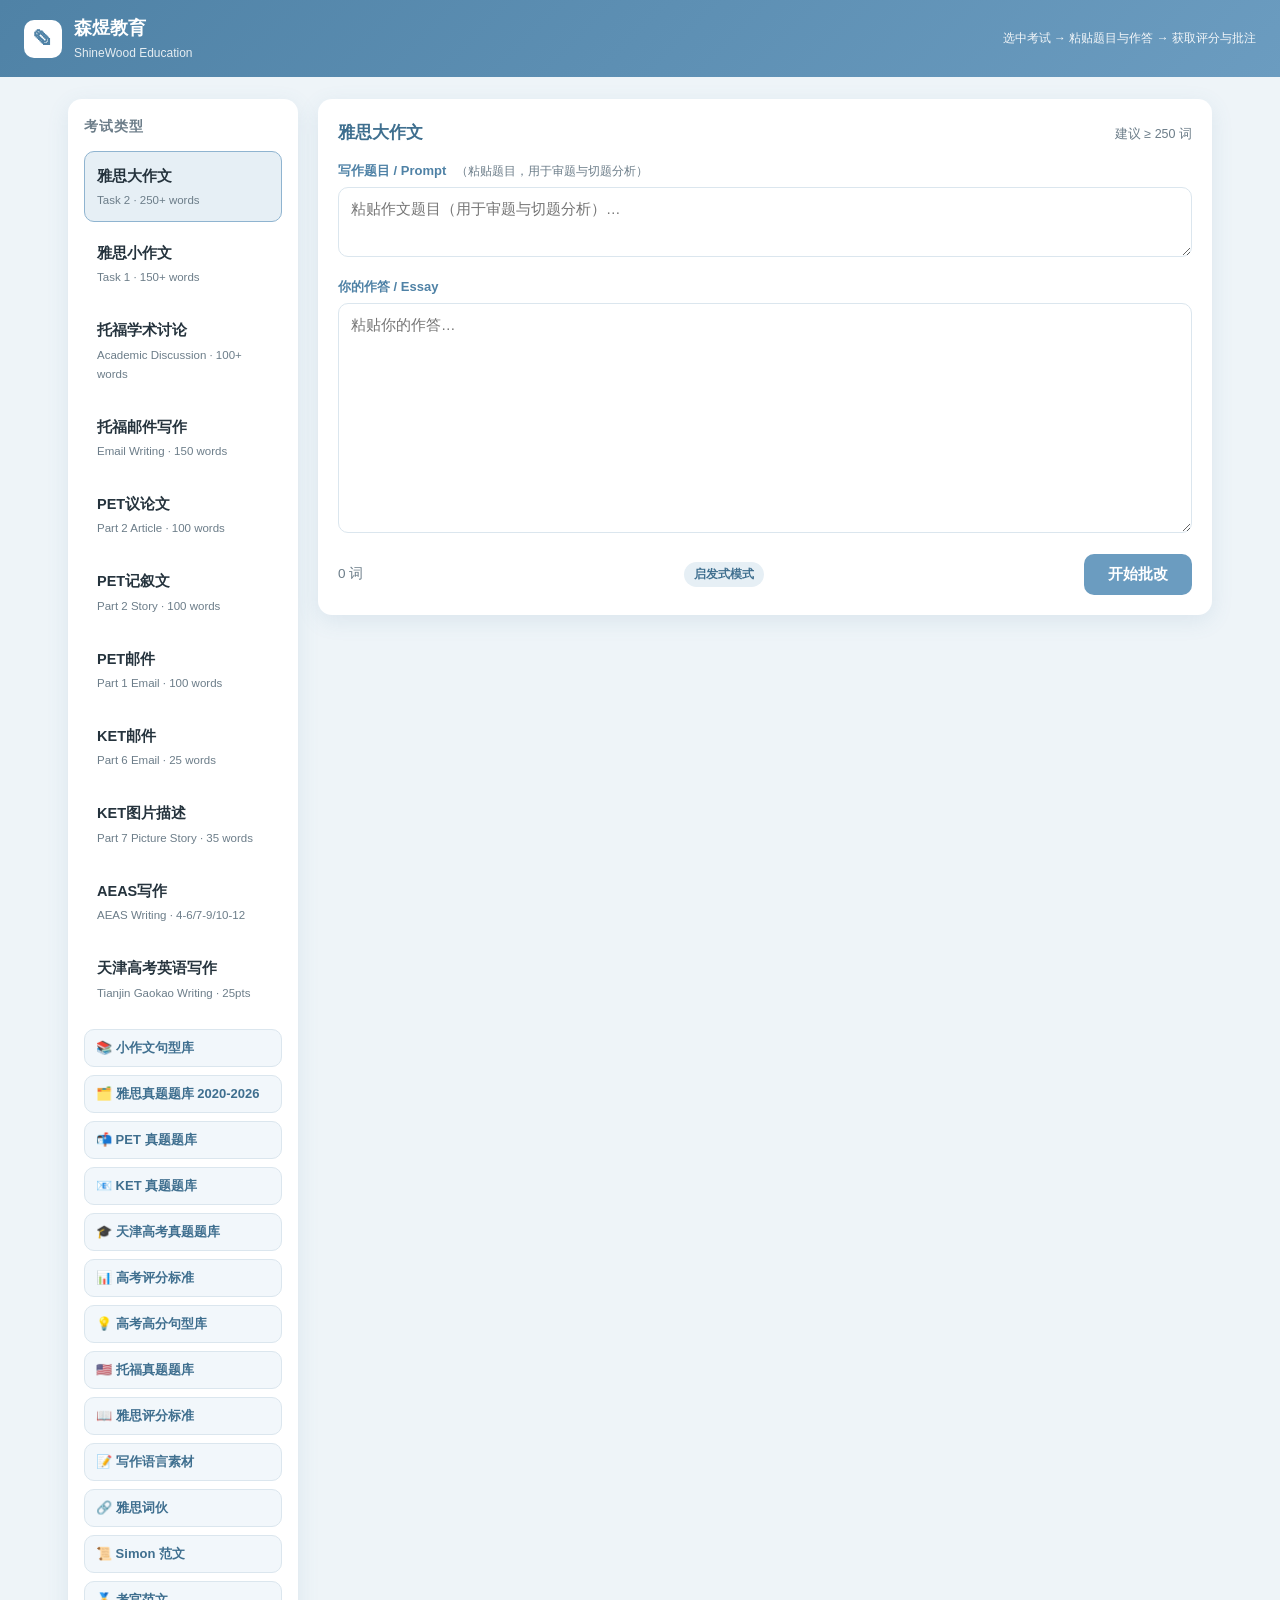
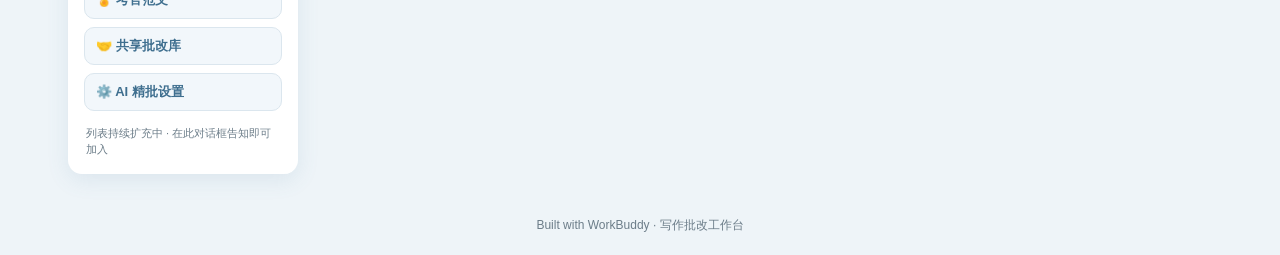
==== commit 1f94a9b3: "新增共享批改库（GitHub 数据仓库）+ 托福学术讨论机经真题165题" ====
--- a/index.html
+++ b/index.html
@@ -37,6 +37,7 @@
         <button id="cihuoBtn" class="tool-btn">🔗 雅思词伙</button>
         <button id="simonBtn" class="tool-btn">📜 Simon 范文</button>
         <button id="examinerBtn" class="tool-btn">🏅 考官范文</button>
+        <button id="sharedBtn" class="tool-btn">🤝 共享批改库</button>
         <button id="aiBtn" class="tool-btn">⚙️ AI 精批设置</button>
       </div>
       <p class="side-foot">列表持续扩充中 · 在此对话框告知即可加入</p>
@@ -121,6 +122,10 @@
             <h3 class="sec-title">官方评分标准</h3>
             <div id="bandRef" class="band-ref"></div>
           </div>
+        </div>
+
+        <div class="share-row">
+          <button id="shareBtn" class="share-btn">🤝 分享我的批改，帮后来的同学</button>
         </div>
 
         <button id="resetBtn" class="ghost-btn">重新批改</button>
@@ -289,7 +294,7 @@
   <div id="toeflBankModal" class="modal hidden">
     <div class="modal-box wide">
       <div class="modal-head">
-        <h3>🇺🇸 托福写作真题题库 <small>2026 新制 · 学术讨论 + 邮件写作</small></h3>
+        <h3>🇺🇸 托福写作真题题库 <small>2026 新制 · 学术讨论（含机经真题）+ 邮件写作</small></h3>
         <button class="modal-x" data-close="toeflBankModal">✕</button>
       </div>
       <div class="modal-body">
@@ -298,11 +303,33 @@
           <select id="toeflBankType" class="bank-select">
             <option value="">全部题型</option>
             <option value="academic">学术讨论</option>
+            <option value="wad">学术讨论·机经真题</option>
             <option value="email">邮件写作</option>
           </select>
           <span class="bank-count" id="toeflBankCount"></span>
         </div>
         <div class="bank-list" id="toeflBankList"></div>
+      </div>
+    </div>
+  </div>
+
+  <!-- 共享批改库弹窗 -->
+  <div id="sharedModal" class="modal hidden">
+    <div class="modal-box wide">
+      <div class="modal-head">
+        <h3>🤝 共享批改库 <small>来自其他用户的真实作答与批改 · 每条都是匿名公开记录</small></h3>
+        <button class="modal-x" data-close="sharedModal">✕</button>
+      </div>
+      <div class="modal-body">
+        <div class="bank-bar">
+          <input type="text" id="sharedSearch" class="bank-search" placeholder="搜作文内容关键词…">
+          <select id="sharedExam" class="bank-select">
+            <option value="">全部考试</option>
+          </select>
+          <button id="sharedRefresh" class="tool-btn small">🔄 刷新</button>
+          <span class="bank-count" id="sharedCount"></span>
+        </div>
+        <div class="bank-list" id="sharedList"></div>
       </div>
     </div>
   </div>
@@ -456,12 +483,14 @@
   <script src="js/ielts_material.js"></script>
   <script src="js/aeas.js"></script>
   <script src="js/toefl.js"></script>
+  <script src="js/toefl_wad.js"></script>
   <script src="js/pet.js"></script>
   <script src="js/ket.js"></script>
   <script src="js/gaokao.js"></script>
   <script src="js/cihuo.js"></script>
   <script src="js/simon.js"></script>
   <script src="js/examiner.js"></script>
+  <script src="js/shared.js"></script>
   <script src="js/task1_gallery.js"></script>
   <script src="js/app.js"></script>
 </body>
--- a/css/style.css
+++ b/css/style.css
@@ -221,6 +221,7 @@
 .bank-tag.topic { background: #efeaf6; color: #7a4f9e; }
 .bank-tag-academic { background: #e3f0fd; color: #1a56db; }
 .bank-tag-email { background: #e7f3ec; color: #166534; }
+.bank-tag-wad { background: #fdeaea; color: #c0392b; }
 .bank-date { font-size: 11.5px; color: var(--muted); margin-left: auto; }
 .bank-q { font-size: 13px; color: var(--ink); line-height: 1.55; }
 .bank-empty { color: var(--muted); font-size: 13px; text-align: center; padding: 20px; }
@@ -336,6 +337,22 @@
 .simon-item.examiner .simon-title { color: #7a5c00; }
 .simon-tip { font-size: 12.5px; color: #7a5c00; background: #fdf6e3; border: 1px dashed #d4b96a; border-radius: 8px; padding: 8px 10px; margin-bottom: 8px; line-height: 1.6; white-space: pre-wrap; }
 
+/* ---- 共享批改库 ---- */
+.share-row { margin: 4px 0 12px; }
+.share-btn { width: 100%; padding: 10px 16px; border: 1px solid var(--haze-200); border-radius: 10px; background: linear-gradient(135deg, #eef7ff, #f6fbf4); color: var(--ink); font-size: 14px; font-weight: 600; cursor: pointer; transition: all 0.15s; }
+.share-btn:hover:not(:disabled) { border-color: #4a90d9; box-shadow: 0 2px 8px rgba(74, 144, 217, 0.15); }
+.share-btn:disabled { opacity: 0.6; cursor: wait; }
+.shared-item { border: 1px solid var(--haze-100); border-left: 4px solid #4a90d9; border-radius: 10px; padding: 12px 14px; background: #fff; cursor: pointer; transition: border-color 0.15s; }
+.shared-item:hover { border-color: var(--haze-200); }
+.shared-item .simon-title { font-size: 13px; }
+.shared-score { font-size: 12px; font-weight: 700; color: #166534; background: #e7f3ec; border-radius: 6px; padding: 2px 8px; }
+.shared-body { display: none; margin-top: 10px; }
+.shared-item.open .shared-body { display: block; }
+.shared-item.open .simon-title { color: var(--muted); }
+.shared-block { margin-bottom: 10px; }
+.shared-block b { display: inline-block; font-size: 12px; color: var(--muted); margin-bottom: 4px; border-bottom: 2px solid #4a90d9; }
+.shared-block .simon-text { max-height: 240px; }
+
 /* ---- 小作文图库弹窗 ---- */
 .gallery-grid { display: grid; grid-template-columns: repeat(auto-fill, minmax(150px, 1fr)); gap: 10px; max-height: 64vh; overflow-y: auto; padding-right: 6px; }
 .gal-item { position: relative; border: 1px solid var(--haze-100); border-radius: 10px; overflow: hidden; cursor: pointer; background: #fff; transition: all 0.15s; }
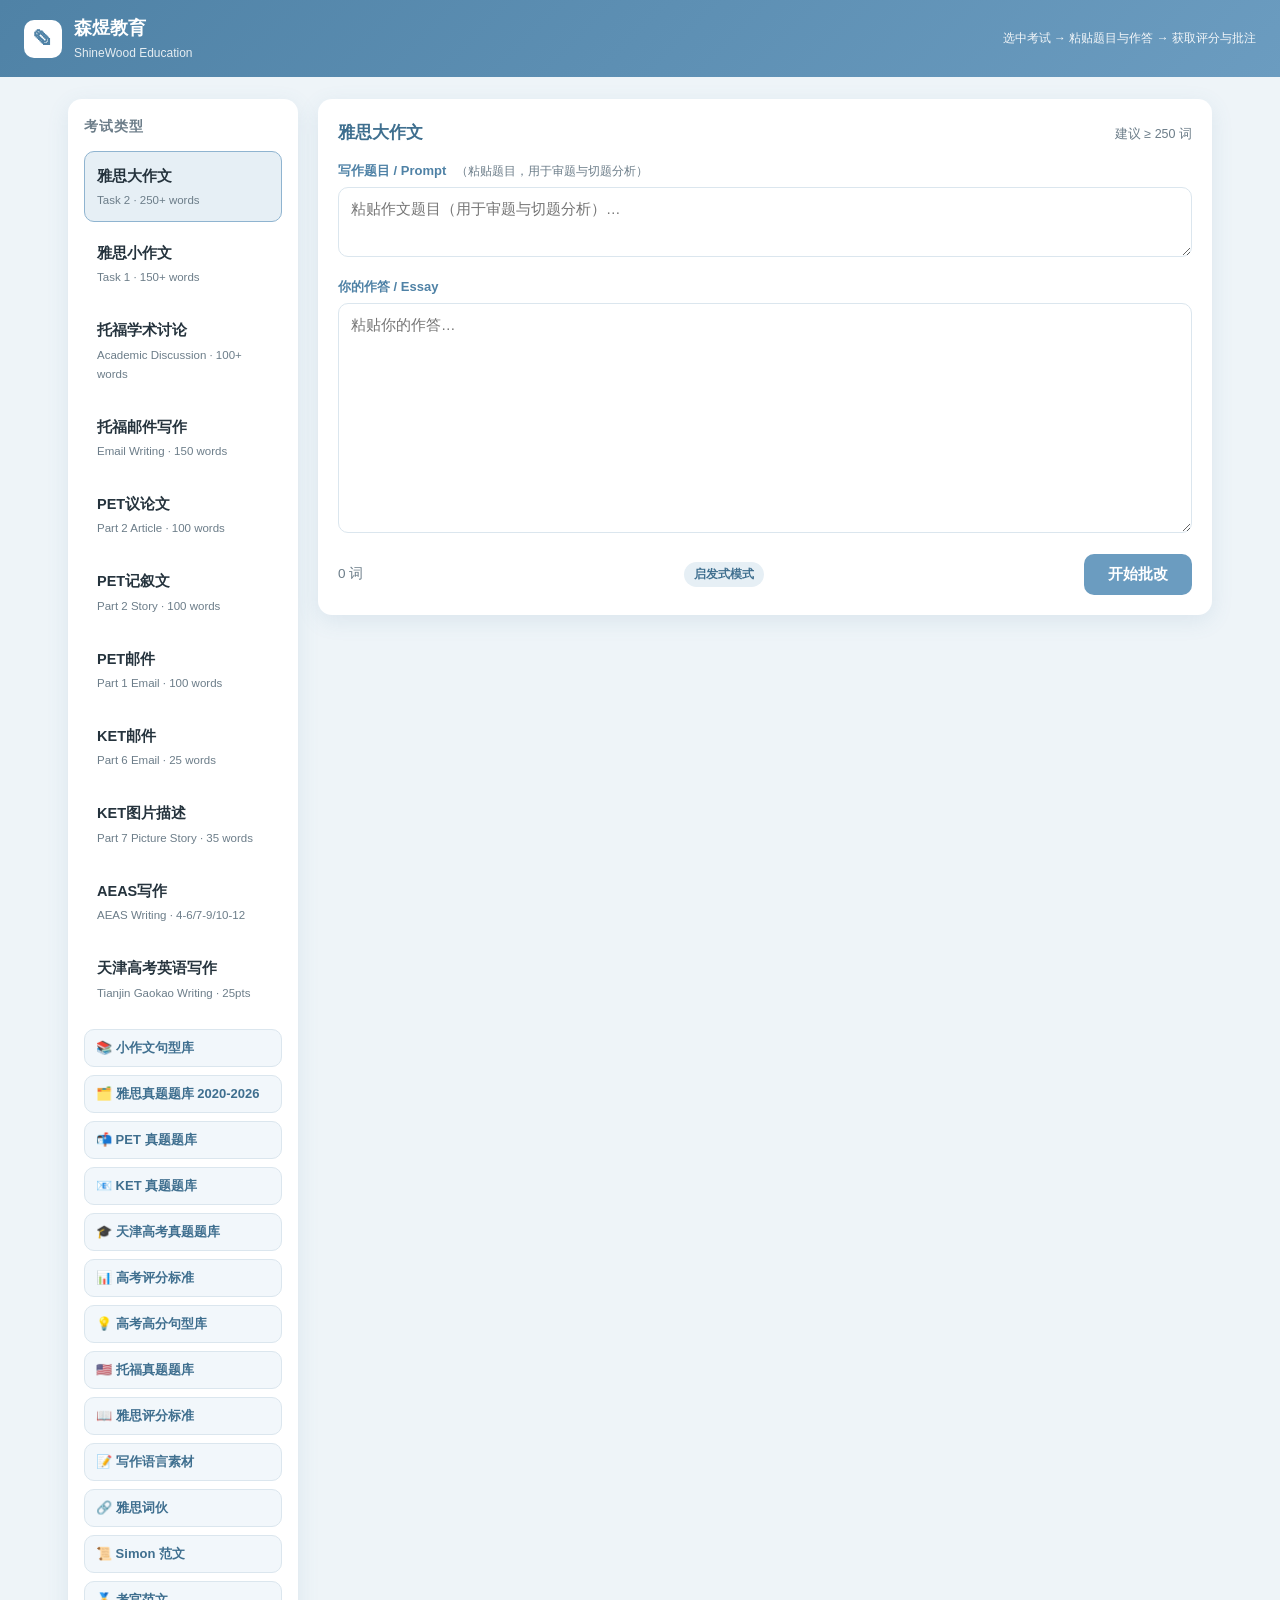
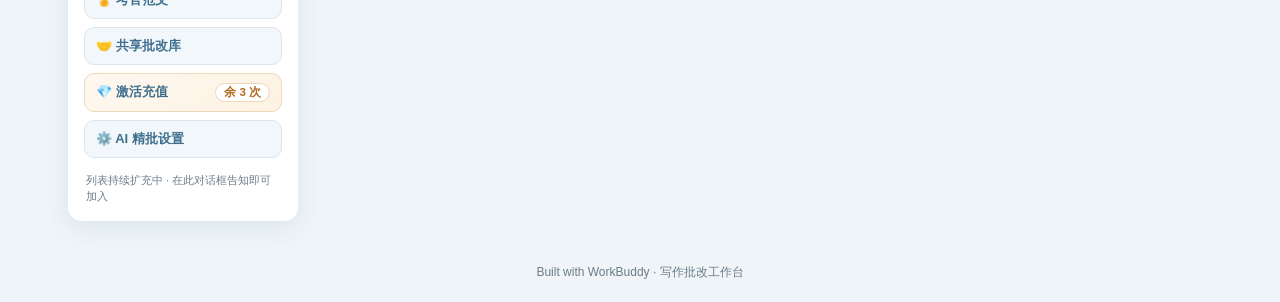
==== commit 4d99e30f: "付费上线：按次充值（免费3次 + 激活码 ¥9.9/10次，哈希校验 + GitHub 数据仓库防复用）" ====
--- a/index.html
+++ b/index.html
@@ -38,6 +38,7 @@
         <button id="simonBtn" class="tool-btn">📜 Simon 范文</button>
         <button id="examinerBtn" class="tool-btn">🏅 考官范文</button>
         <button id="sharedBtn" class="tool-btn">🤝 共享批改库</button>
+        <button id="payBtn" class="tool-btn pay-btn">💎 激活充值 <span id="payQuota" class="pay-quota"></span></button>
         <button id="aiBtn" class="tool-btn">⚙️ AI 精批设置</button>
       </div>
       <p class="side-foot">列表持续扩充中 · 在此对话框告知即可加入</p>
@@ -334,6 +335,36 @@
     </div>
   </div>
 
+  <!-- 激活充值弹窗 -->
+  <div id="payModal" class="modal hidden">
+    <div class="modal-box">
+      <div class="modal-head">
+        <h3>💎 激活充值 <small>按次付费 · 批改一次扣一次</small></h3>
+        <button class="modal-x" data-close="payModal">✕</button>
+      </div>
+      <div class="modal-body">
+        <div class="pay-quota-card">
+          <div class="pay-quota-num" id="payQuotaNum">0</div>
+          <div class="pay-quota-label">剩余可批改次数</div>
+        </div>
+        <div class="pay-plan">
+          <div class="pay-plan-price">¥9.9</div>
+          <div class="pay-plan-desc">充值卡 · 10 次批改<br><small>包含全部考试类型的完整批改（评分 + 逐句标注 + 提分建议）</small></div>
+          <button id="payBuyBtn" class="pay-buy-btn">去购买激活码</button>
+        </div>
+        <div class="pay-activate">
+          <label>已有激活码？在此输入</label>
+          <div class="pay-activate-row">
+            <input type="text" id="payCodeInput" class="pay-code-input" placeholder="EC-XXXXX-XXXXX" autocomplete="off" spellcheck="false">
+            <button id="payActivateBtn" class="pay-buy-btn">激活</button>
+          </div>
+          <div id="payStatus" class="pay-status"></div>
+        </div>
+        <p class="pay-note">· 新用户可免费体验 3 次<br>· 激活码一次性使用，激活后立即到账<br>· 遇到问题请联系卖家（购买页内有联系方式）</p>
+      </div>
+    </div>
+  </div>
+
   <!-- 雅思评分标准弹窗 -->
   <div id="bandModal" class="modal hidden">
     <div class="modal-box wide">
@@ -491,6 +522,8 @@
   <script src="js/simon.js"></script>
   <script src="js/examiner.js"></script>
   <script src="js/shared.js"></script>
+  <script src="js/pay-codes.js"></script>
+  <script src="js/pay.js"></script>
   <script src="js/task1_gallery.js"></script>
   <script src="js/app.js"></script>
 </body>
--- a/css/style.css
+++ b/css/style.css
@@ -353,6 +353,29 @@
 .shared-block b { display: inline-block; font-size: 12px; color: var(--muted); margin-bottom: 4px; border-bottom: 2px solid #4a90d9; }
 .shared-block .simon-text { max-height: 240px; }
 
+/* ---- 激活充值 ---- */
+.pay-btn { background: linear-gradient(135deg, #fff8f0, #fdf2e3); border-color: #ecd9b8; }
+.pay-quota { float: right; font-size: 11.5px; color: #b06a1e; background: #fff; border: 1px solid #ecd9b8; border-radius: 999px; padding: 1px 8px; font-weight: 700; }
+.pay-quota.low { color: #c0392b; border-color: #e6b0aa; }
+.pay-quota-card { text-align: center; background: var(--haze-50); border-radius: 12px; padding: 16px; margin-bottom: 14px; }
+.pay-quota-num { font-size: 34px; font-weight: 800; color: var(--haze-800); line-height: 1.1; }
+.pay-quota-label { font-size: 12.5px; color: var(--muted); margin-top: 3px; }
+.pay-plan { display: flex; align-items: center; gap: 14px; border: 1.5px solid var(--line); border-radius: 12px; padding: 14px 16px; margin-bottom: 14px; background: #fffdf8; }
+.pay-plan-price { font-size: 26px; font-weight: 800; color: #c0392b; }
+.pay-plan-desc { flex: 1; font-size: 13.5px; color: var(--ink); line-height: 1.55; }
+.pay-plan-desc small { color: var(--muted); font-size: 11.5px; }
+.pay-buy-btn { background: linear-gradient(135deg, #f5a623, #e8842c); color: #fff; border: none; border-radius: 10px; padding: 10px 18px; font-size: 14px; font-weight: 700; cursor: pointer; white-space: nowrap; transition: opacity 0.15s; }
+.pay-buy-btn:hover { opacity: 0.9; }
+.pay-buy-btn:disabled { opacity: 0.5; cursor: wait; }
+.pay-activate label { display: block; font-size: 13px; font-weight: 600; color: var(--haze-700); margin-bottom: 6px; }
+.pay-activate-row { display: flex; gap: 8px; }
+.pay-code-input { flex: 1; padding: 10px 12px; border: 1.5px solid var(--line); border-radius: 10px; font-size: 14.5px; letter-spacing: 1px; font-family: monospace; text-transform: uppercase; }
+.pay-code-input:focus { outline: none; border-color: var(--haze-500); }
+.pay-status { font-size: 13px; margin-top: 8px; min-height: 18px; }
+.pay-status.ok { color: var(--ok); font-weight: 600; }
+.pay-status.err { color: #c0392b; font-weight: 600; }
+.pay-note { font-size: 12px; color: var(--muted); line-height: 1.8; margin: 14px 0 0; }
+
 /* ---- 小作文图库弹窗 ---- */
 .gallery-grid { display: grid; grid-template-columns: repeat(auto-fill, minmax(150px, 1fr)); gap: 10px; max-height: 64vh; overflow-y: auto; padding-right: 6px; }
 .gal-item { position: relative; border: 1px solid var(--haze-100); border-radius: 10px; overflow: hidden; cursor: pointer; background: #fff; transition: all 0.15s; }
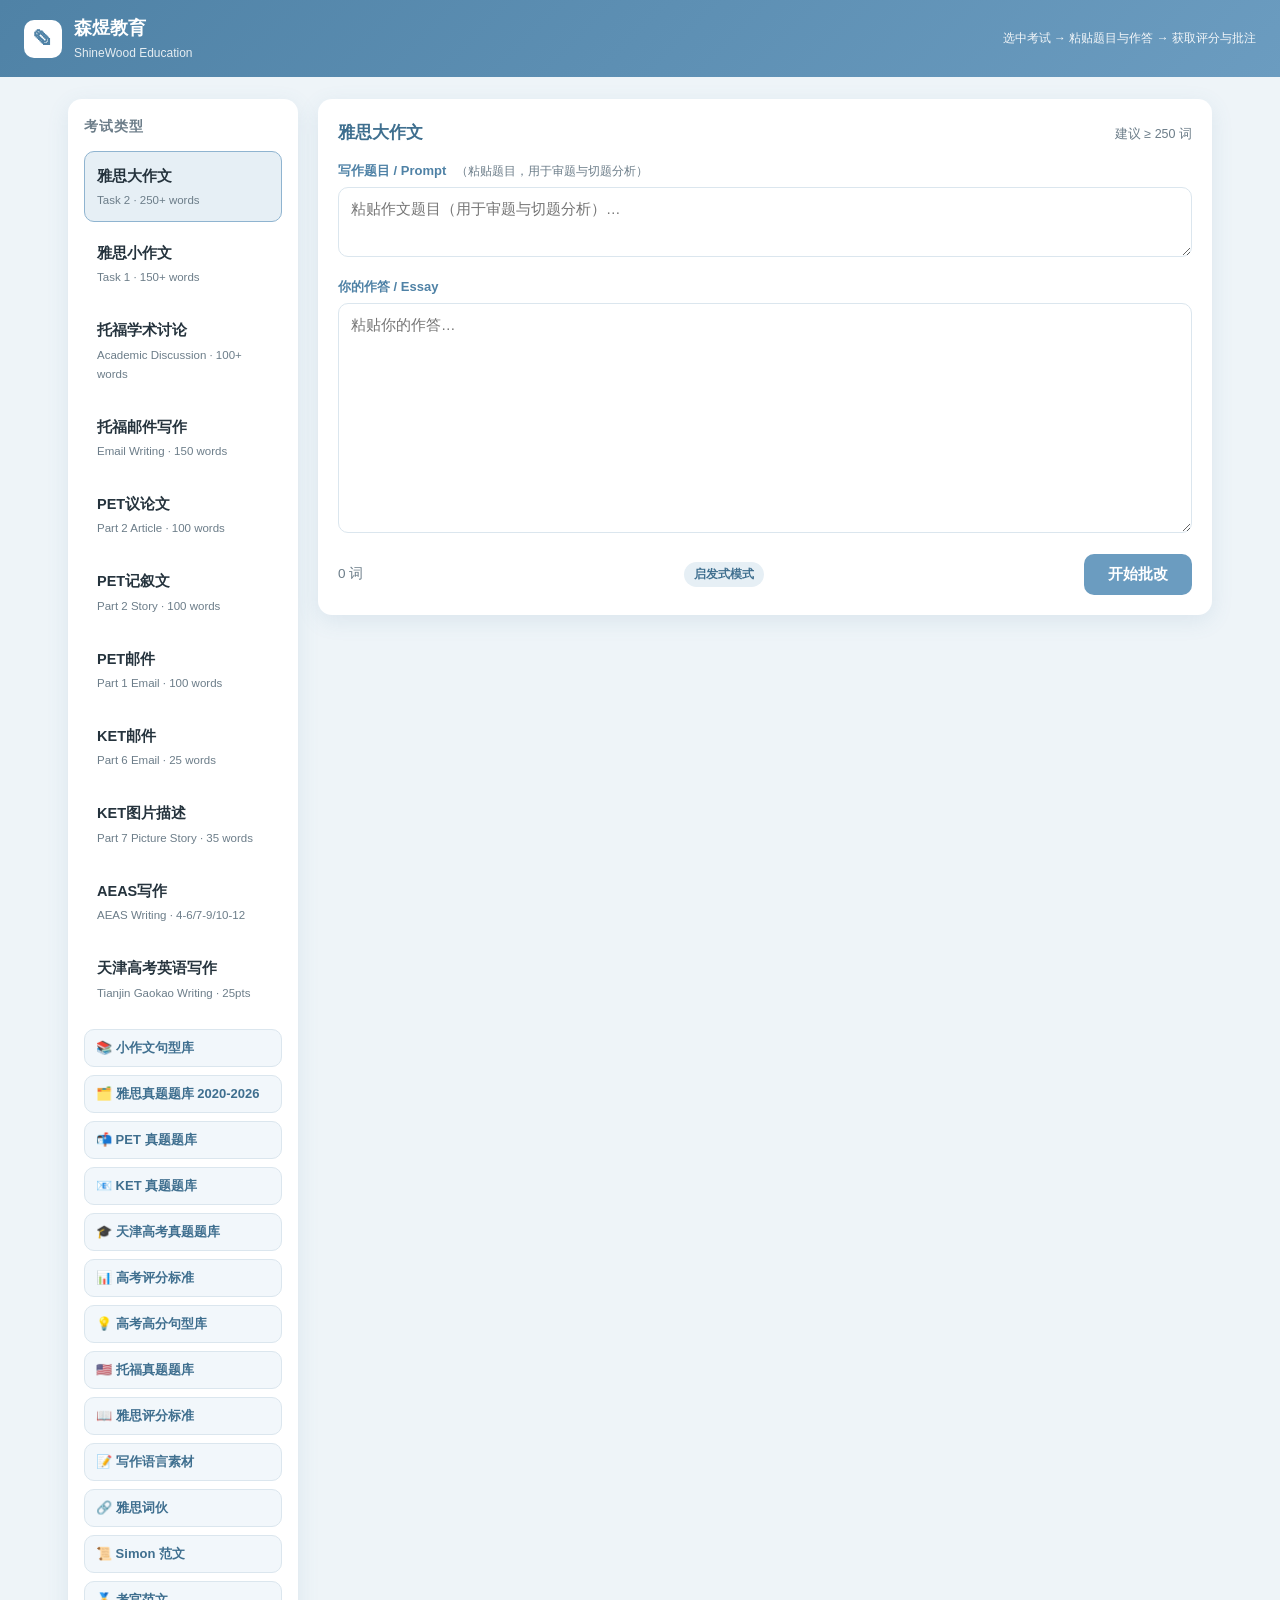
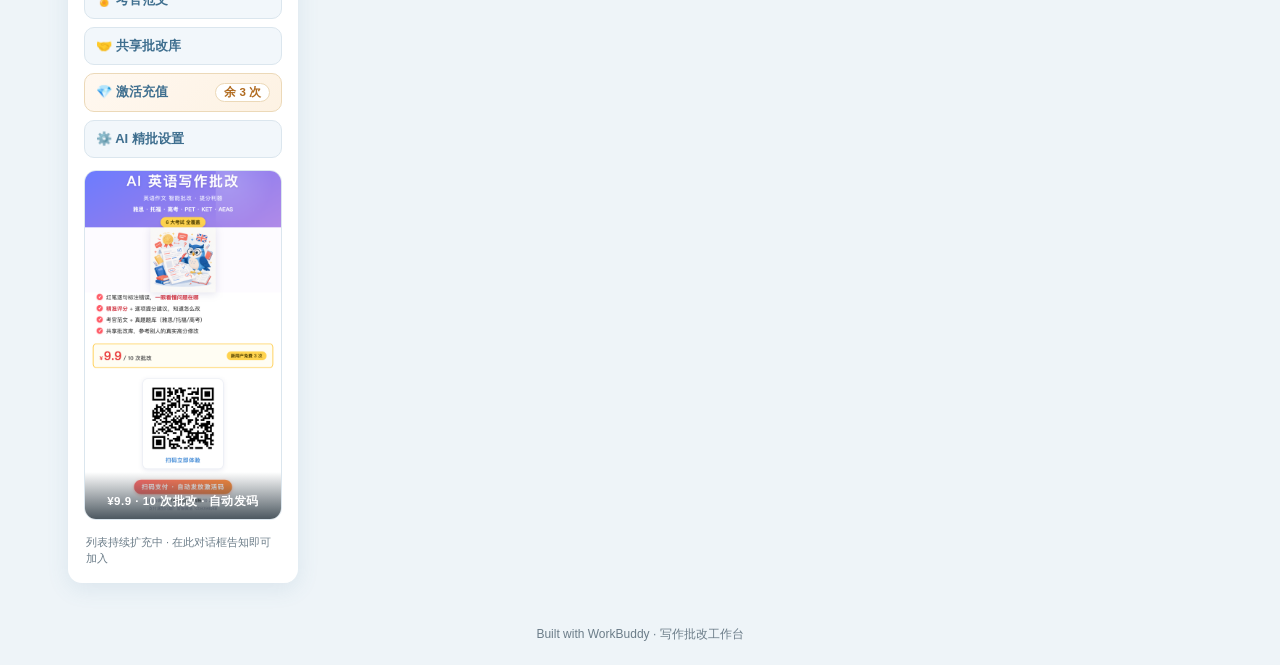
==== commit ddc2bdb4: "feat: 网站加入海报——侧边栏推广卡 + 大图弹窗直达充值" ====
--- a/index.html
+++ b/index.html
@@ -41,6 +41,10 @@
         <button id="payBtn" class="tool-btn pay-btn">💎 激活充值 <span id="payQuota" class="pay-quota"></span></button>
         <button id="aiBtn" class="tool-btn">⚙️ AI 精批设置</button>
       </div>
+      <div class="poster-promo" id="posterBtn" title="点击查看大图">
+        <img src="img/poster/essay-poster.png" alt="写作批改 ¥9.9 / 10 次推广海报" loading="lazy">
+        <div class="poster-promo-tag">¥9.9 · 10 次批改 · 自动发码</div>
+      </div>
       <p class="side-foot">列表持续扩充中 · 在此对话框告知即可加入</p>
     </aside>
 
@@ -349,8 +353,30 @@
         </div>
         <div class="pay-plan">
           <div class="pay-plan-price">¥9.9</div>
-          <div class="pay-plan-desc">充值卡 · 10 次批改<br><small>包含全部考试类型的完整批改（评分 + 逐句标注 + 提分建议）</small></div>
-          <button id="payBuyBtn" class="pay-buy-btn">去购买激活码</button>
+          <div class="pay-plan-desc">写作批改 · 10 次<br><small>含全部考试类型完整批改（评分 + 逐句标注 + 提分建议）</small></div>
+        </div>
+        <!-- 扫码付款：自动发码（云函数）/ 人工发码（兜底），由 app.js 按配置切换 -->
+        <div class="pay-qr-box">
+          <div class="pay-qr-img-wrap">
+            <img id="payQrImg" class="pay-qr-img" src="img/wechat-pay.jpg" alt="支付二维码" title="扫码付款">
+            <span class="pay-qr-badge">微信支付</span>
+          </div>
+          <p class="pay-qr-hint" id="payQrHint">微信扫码付款 <b>¥9.9</b></p>
+          <a id="payMobileLink" class="pay-mobile-link hidden" href="#" target="_blank" rel="noopener">📱 手机端点此打开支付页</a>
+        </div>
+        <div id="payCloudStatus" class="pay-cloud-status hidden">
+          <span class="pay-cloud-dot"></span><span id="payCloudStatusText">正在生成支付二维码…</span>
+        </div>
+        <ol class="pay-steps" id="paySteps">
+          <li>用微信扫上方收款码，支付 <b>¥9.9</b></li>
+          <li>付款后<b>截图</b>，加卖家微信把截图发过去</li>
+          <li>卖家确认到账后，回你一个激活码 <code>EC-XXXXX-XXXXX</code></li>
+          <li>把激活码填入下方输入框 → 立即到账 <b>10 次</b></li>
+        </ol>
+        <p class="pay-seller-contact" id="paySellerContact"></p>
+        <div class="pay-btn-row">
+          <button id="payBuyBtn" class="pay-buy-btn pay-contact-btn">✉️ 我已付款 · 联系卖家领码</button>
+          <button id="payResumeBtn" class="pay-buy-btn pay-ghost-btn hidden">🔍 查询支付状态</button>
         </div>
         <div class="pay-activate">
           <label>已有激活码？在此输入</label>
@@ -360,7 +386,21 @@
           </div>
           <div id="payStatus" class="pay-status"></div>
         </div>
-        <p class="pay-note">· 新用户可免费体验 3 次<br>· 激活码一次性使用，激活后立即到账<br>· 遇到问题请联系卖家（购买页内有联系方式）</p>
+        <p class="pay-note">· 新用户可免费体验 3 次<br>· 扫码支付成功后自动激活，无需加微信<br>· 激活码一次性使用，激活后立即到账<br>· 遇到问题可加微信 <b>1059398048</b> 反馈</p>
+      </div>
+    </div>
+  </div>
+
+  <!-- 推广海报弹窗 -->
+  <div id="posterModal" class="modal hidden">
+    <div class="modal-box poster-box">
+      <div class="modal-head">
+        <h3>🎯 森煜教育 · AI 写作批改 <small>¥9.9 / 10 次 · 扫码支付自动发码</small></h3>
+        <button class="modal-x" data-close="posterModal">✕</button>
+      </div>
+      <div class="modal-body poster-body">
+        <img class="poster-full" src="img/poster/essay-poster.png" alt="写作批改推广海报">
+        <button id="posterPayBtn" class="pay-buy-btn poster-pay-btn">💎 立即充值 ¥9.9 · 付款后自动到账</button>
       </div>
     </div>
   </div>
--- a/css/style.css
+++ b/css/style.css
@@ -375,9 +375,56 @@
 .pay-status.ok { color: var(--ok); font-weight: 600; }
 .pay-status.err { color: #c0392b; font-weight: 600; }
 .pay-note { font-size: 12px; color: var(--muted); line-height: 1.8; margin: 14px 0 0; }
-
-/* ---- 小作文图库弹窗 ---- */
-.gallery-grid { display: grid; grid-template-columns: repeat(auto-fill, minmax(150px, 1fr)); gap: 10px; max-height: 64vh; overflow-y: auto; padding-right: 6px; }
+.pay-qr-box { text-align: center; border: 1.5px solid var(--line); border-radius: 12px; padding: 16px; margin-bottom: 12px; background: #fffdf8; }
+.pay-qr-img-wrap { position: relative; display: inline-block; }
+.pay-qr-img { width: 176px; height: auto; border-radius: 8px; display: block; margin: 0 auto; }
+.pay-qr-badge { position: absolute; right: -8px; bottom: -6px; background: #07c160; color: #fff; font-size: 10.5px; font-weight: 700; border-radius: 999px; padding: 2px 9px; box-shadow: 0 1px 4px rgba(0,0,0,0.15); }
+.pay-qr-hint { margin-top: 10px; font-size: 13.5px; color: var(--ink); }
+.pay-qr-hint small { color: var(--muted); font-size: 11.5px; }
+.pay-steps { margin: 0 0 12px; padding-left: 20px; font-size: 12.8px; color: var(--ink); line-height: 1.9; }
+.pay-steps li { margin: 2px 0; }
+.pay-steps code { background: var(--haze-100); border-radius: 4px; padding: 1px 5px; font-family: monospace; font-size: 12px; }
+.pay-seller-contact { font-size: 12.5px; color: #b06a1e; font-weight: 600; margin: 0 0 8px; text-align: center; }
+.pay-contact-btn { display: block; width: 100%; margin-bottom: 16px; }
+
+/* ---- 云端自动发码 ---- */
+.pay-cloud-status { display: flex; align-items: center; gap: 8px; justify-content: center; font-size: 13px; font-weight: 600; margin: 4px 0 10px; color: var(--muted); }
+.pay-cloud-dot { width: 8px; height: 8px; border-radius: 50%; background: var(--muted); flex: 0 0 auto; }
+.pay-cloud-status.waiting .pay-cloud-dot { background: #f5a623; animation: pay-pulse 1.2s ease-in-out infinite; }
+.pay-cloud-status.checking .pay-cloud-dot { background: #3498db; animation: pay-pulse 0.6s ease-in-out infinite; }
+.pay-cloud-status.ok { color: var(--ok); }
+.pay-cloud-status.ok .pay-cloud-dot { background: var(--ok); animation: none; }
+.pay-cloud-status.err { color: #c0392b; }
+.pay-cloud-status.err .pay-cloud-dot { background: #c0392b; animation: none; }
+@keyframes pay-pulse { 0%, 100% { opacity: 0.35; } 50% { opacity: 1; } }
+.pay-mobile-link { display: block; text-align: center; font-size: 13.5px; font-weight: 700; color: #1a7f37; text-decoration: none; margin-top: 8px; padding: 8px; border: 1px dashed #1a7f37; border-radius: 8px; }
+.pay-mobile-link:hover { background: rgba(26, 127, 55, 0.06); }
+.pay-btn-row { display: flex; gap: 8px; margin-bottom: 16px; }
+.pay-btn-row .pay-buy-btn { flex: 1; }
+.pay-ghost-btn { background: #fff !important; color: #b06a1e !important; border: 1px solid #f0c98a !important; }
+
+/* ---- 推广海报（侧边栏卡 + 弹窗）---- */
+.poster-promo {
+  position: relative; margin: 12px 0 4px; cursor: pointer;
+  border-radius: 12px; overflow: hidden; border: 1px solid var(--line);
+  transition: border-color .15s, box-shadow .15s, transform .15s;
+}
+.poster-promo:hover { border-color: var(--haze-500); box-shadow: var(--shadow); transform: translateY(-1px); }
+.poster-promo img { display: block; width: 100%; height: auto; }
+.poster-promo-tag {
+  position: absolute; left: 0; right: 0; bottom: 0;
+  background: linear-gradient(transparent, rgba(37, 51, 61, 0.82));
+  color: #fff; font-size: 11.5px; font-weight: 700; letter-spacing: .5px;
+  padding: 20px 8px 8px; text-align: center;
+}
+.poster-body { display: flex; flex-direction: column; align-items: center; gap: 16px; }
+.poster-full {
+  max-height: 68vh; max-width: 100%; width: auto; border-radius: 10px;
+  box-shadow: 0 4px 16px rgba(37, 51, 61, 0.14);
+}
+.poster-pay-btn { padding: 12px 34px; font-size: 15px; }
+
+/* ---- 小作文图库弹窗 ---- */.gallery-grid { display: grid; grid-template-columns: repeat(auto-fill, minmax(150px, 1fr)); gap: 10px; max-height: 64vh; overflow-y: auto; padding-right: 6px; }
 .gal-item { position: relative; border: 1px solid var(--haze-100); border-radius: 10px; overflow: hidden; cursor: pointer; background: #fff; transition: all 0.15s; }
 .gal-item:hover { border-color: var(--haze-600); box-shadow: var(--shadow); transform: translateY(-2px); }
 .gal-item img { width: 100%; height: 120px; object-fit: cover; display: block; }
@@ -387,5 +434,6 @@
   .layout { flex-direction: column; }
   .sidebar { position: static; width: 100%; flex: none; }
   .score-est, .ref-grid { grid-template-columns: 1fr; }
-}
-
+  .poster-promo img { height: 220px; object-fit: cover; object-position: top; }
+}
+
